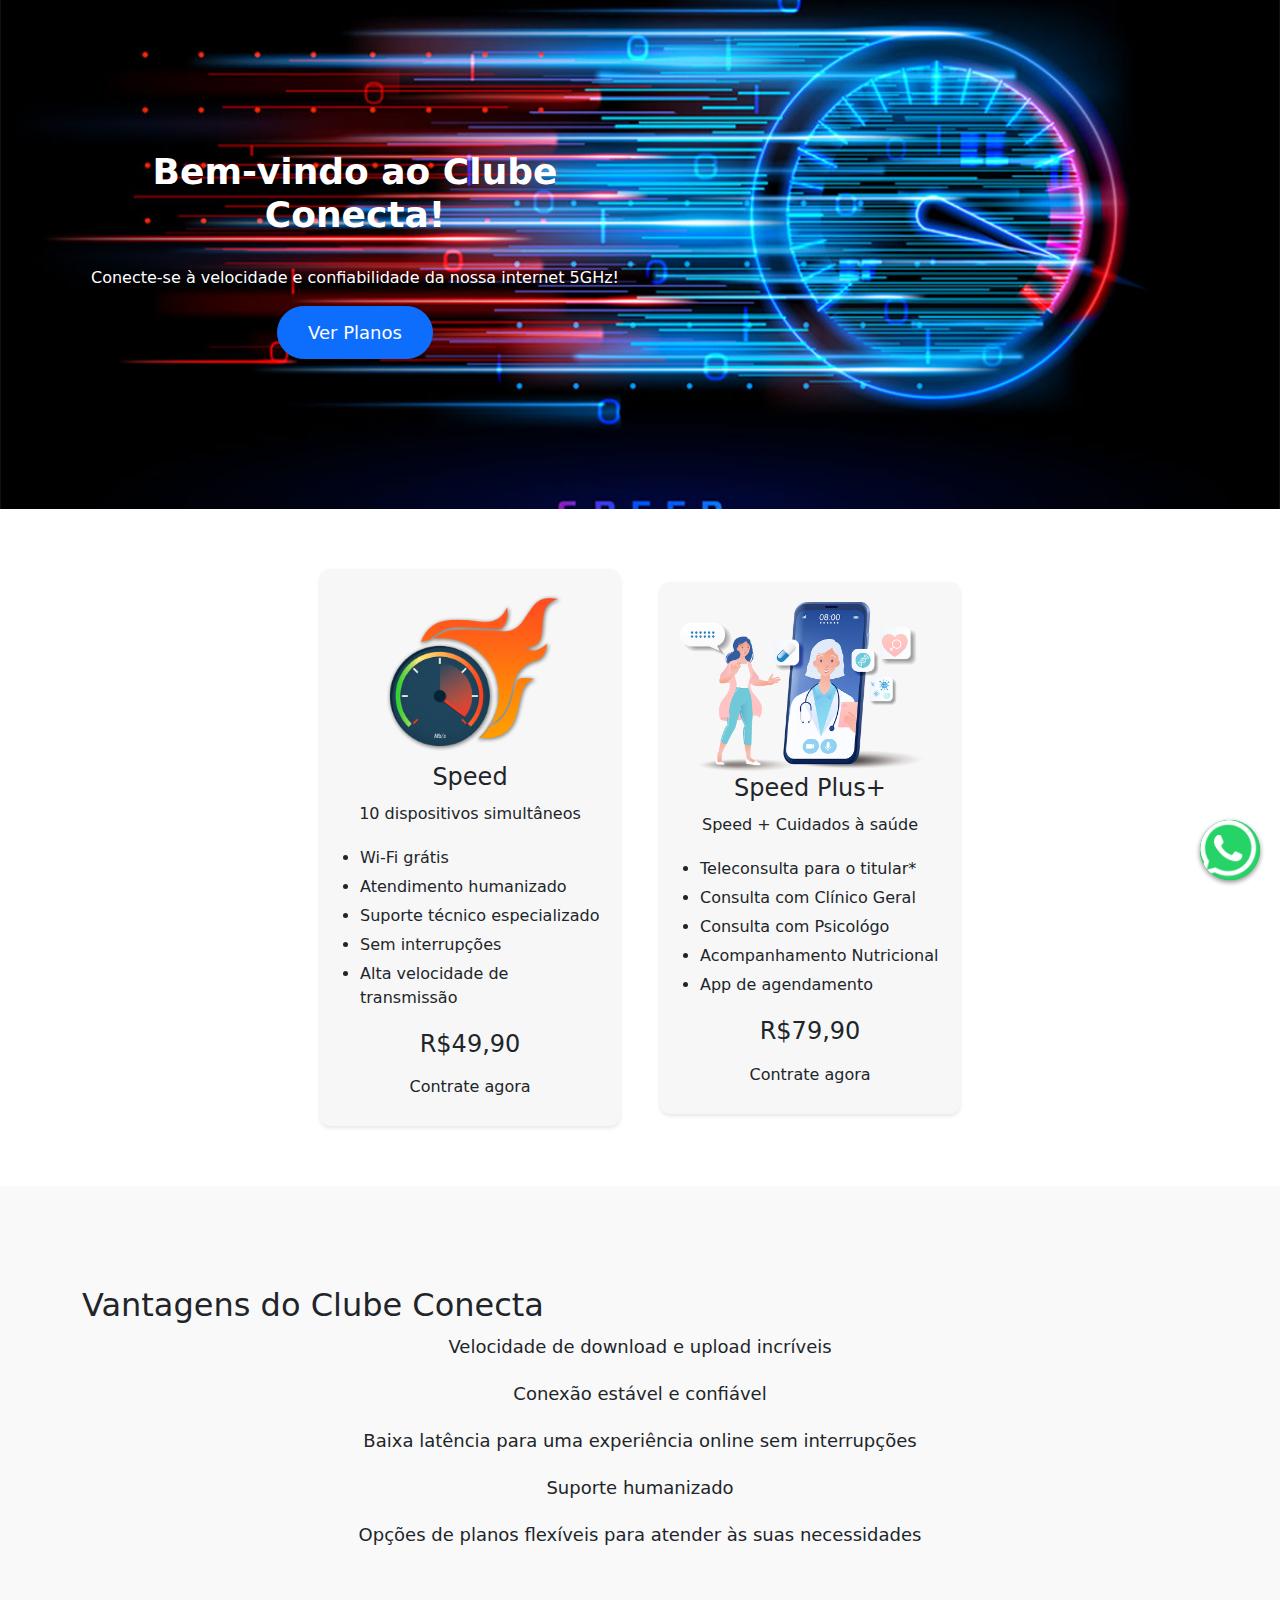
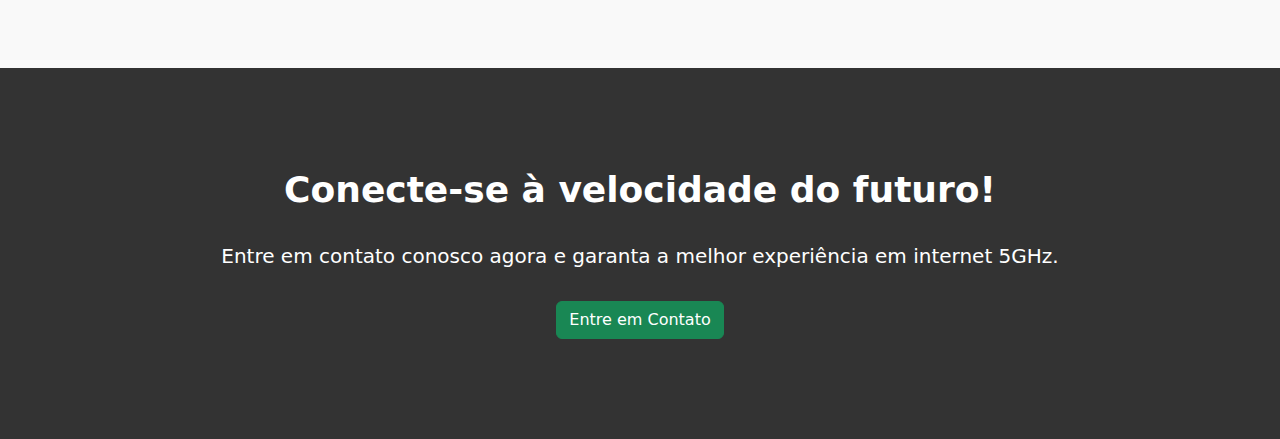
==== index.html @ 4ff9e1ce "mudanças no layout" ====
<!DOCTYPE html>
<html lang="en">

<head>
    <meta charset="UTF-8">
    <meta name="viewport" content="width=device-width, initial-scale=1.0">
    <title>Clube Conecta - Provedor de Internet 5GHz</title>
    <link rel="stylesheet" href="style.css">
    <link rel="stylesheet" href="path/to/font-awesome/css/font-awesome.min.css">
    <link rel="stylesheet" href="https://stackpath.bootstrapcdn.com/bootstrap/5.0.0-alpha2/css/bootstrap.min.css">
</head>

<body>
    <!-- Seção Home -->
    <section id="home">
        <div class="container">
            <div class="row">
                <div class="col-md-6">
                    <h1>Bem-vindo ao Clube Conecta!</h1>
                    <p>Conecte-se à velocidade e confiabilidade da nossa internet 5GHz!</p>
                    <a href="#planos" class="btn btn-primary">Ver Planos</a>
                </div>
                <!--
                <div class="col-md-6">
                    <img src="/assets/img/banner.png" alt="Banner principal" class="img-fluid">
                </div>
                -->
            </div>
        </div>
    </section>

    <!-- Seção Planos -->
    <section id="plans">
        <!-- Planos -->
        <div class="plans-container">
            <div class="plan">
                <div class="plan-image">
                    <img src="/assets/img/speed.png" width="185" alt="Speed" class="img-fluid">
                </div>
                <div class="plan-details">
                    <h2>Speed</h2>
                    <p>10 dispositivos simultâneos</p>
                    <ul class="package-list">
                        <li>Wi-Fi grátis</li>
                        <li>Atendimento humanizado</li>
                        <li>Suporte técnico especializado</li>
                        <li>Sem interrupções</li>
                        <!-- <li>Tecnologia Airfiber</li> -->
                        <li>Alta velocidade de transmissão</li>
                    </ul>
                    <h2>R$49,90</h2>
                    <a href="#" class="btn">Contrate agora</a>
                </div>
            </div>
            <div class="plan">
                <div class="plan-image">
                    <img src="/assets/img/telehelth.png" alt="Imagem do plano" class="img-fluid">
                </div>
                <div class="plan-details">
                    <h2>Speed Plus+</h2>
                    <p>Speed + Cuidados à saúde</p>
                    <ul class="package-list">
                        <li>Teleconsulta para o titular*</li>
                        <li>Consulta com Clínico Geral</li>
                        <li>Consulta com Psicológo</li>
                        <li>Acompanhamento Nutricional</li>
                        <li>App de agendamento</li>
                    </ul>
                    <h2>R$79,90</h2>
                    <a href="#" class="btn">Contrate agora</a>
                </div>
            </div>
        </div>
    </section>

    <section id="advantages">
        <!-- Vantagens -->

        <!-- Seção Vantagens -->
        <section id="vantagens">
            <div class="container">
                <h2>Vantagens do Clube Conecta</h2>
                <ul>
                    <li>Velocidade de download e upload incríveis</li>
                    <li>Conexão estável e confiável</li>
                    <li>Baixa latência para uma experiência online sem interrupções</li>
                    <li>Suporte humanizado</li>
                    <li>Opções de planos flexíveis para atender às suas necessidades</li>
                </ul>
            </div>
        </section>

        <!-- Seção CTA Final -->
        <section id="cta-final">
            <div class="container">
                <h2>Conecte-se à velocidade do futuro!</h2>
                <p>Entre em contato conosco agora e garanta a melhor experiência em internet 5GHz.</p>
                <a href="#" class="btn btn-success">Entre em Contato</a>
            </div>
        </section>

        <!-- Botão do WhatsApp -->
    <a id="whatsapp-button" target="_blank" href="https://api.whatsapp.com/send?l=pt-br&phone=5582982130579&text=Eu%20quero%20assinar!">
        <i class="fa fa-whatsapp" aria-hidden="true"></i>
        <img id="whatsapp-button" src="/assets/img/whatsapp.png">
    </a>

        <script src="https://stackpath.bootstrapcdn.com/bootstrap/5.0.0-alpha2/js/bootstrap.bundle.min.js"></script>
</body>

</html>
---- style.css ----
/* Estilos personalizados */

/* Estilo do banner */
#home {
    background-image: url('/assets/img/banner_bg.jpg');
    background-size: cover;
    background-position: center;
    padding: 150px 0;
    color: #fff;
    text-align: center;
}

/* Estilo do título do banner */
#home h1 {
    font-size: 36px;
    font-weight: bold;
    margin-bottom: 30px;
}

/* Estilo do botão do banner */
#home .btn-primary {
    font-size: 18px;
    padding: 12px 30px;
    border-radius: 30px;
}

/* Estilo dos cards de planos */
#planos .card {
    border: none;
    margin-bottom: 30px;
    box-shadow: 0 4px 10px rgba(0, 0, 0, 0.1);
}

/* Estilo dos cards de planos quando hover */
#planos .card:hover {
    transform: translateY(-5px);
    transition: 0.3s;
}

/* Estilo dos botões de planos */
#planos .card .btn-primary {
    font-size: 16px;
    padding: 10px 20px;
    border-radius: 30px;
}

/* Estilo das vantagens */
#vantagens {
    background-color: #f9f9f9;
    padding: 100px 0;
}

/* Estilo das vantagens - lista */
#vantagens ul {
    list-style-type: none;
    padding-left: 0;
    text-align: center;
}

/* Estilo dos itens da lista de vantagens */
#vantagens ul li {
    font-size: 18px;
    margin-bottom: 20px;
}

/* Estilo da seção CTA Final */
#cta-final {
    background-color: #333;
    padding: 100px 0;
    text-align: center;
}

/* Estilo do título da seção CTA Final */
#cta-final h2 {
    color: #fff;
    font-size: 36px;
    font-weight: bold;
    margin-bottom: 30px;
}

/* Estilo do texto da seção CTA Final */
#cta-final p {
    color: #fff;
    font-size: 20px;
    margin-bottom: 30px;
}

/* Estilo do botão da seção CTA Final */
#cta-final .btn-primary {
    font-size: 18px;
    padding: 12px 30px;
    border-radius: 30px;
}

/* Estilos para os planos */
.plans-container {
    display: flex;
    justify-content: center;
    align-items: center;
    flex-wrap: wrap;
    margin: 40px 0;
}

.plan {
    width: 300px;
    padding: 20px;
    margin: 20px;
    border-radius: 10px;
    background-color: #f7f7f7;
    box-shadow: 0 2px 4px rgba(0, 0, 0, 0.1);
    text-align: center;
}

.plan-icon {
    font-size: 50px;
    color: #ff7200;
    margin-bottom: 20px;
}

.plan h2 {
    font-size: 24px;
    margin-bottom: 10px;
}

.plan p {
    font-size: 16px;
    margin-bottom: 20px;
}

.package-list {
    list-style-type: disc;
    text-align: left;
    margin-bottom: 20px;
    padding-left: 20px;
}

.package-list li {
    margin-bottom: 5px;
}

.btn {
    display: inline-block;
    padding: 10px 20px;
    background-color: #ff7200;
    color: #fff;
    font-size: 16px;
    text-decoration: none;
    border-radius: 5px;
    transition: background-color 0.3s ease;
}

.btn:hover {
    background-color: #ff5400;
}

#whatsapp-button {
    position: fixed;
    bottom: 20px;
    right: 20px;
    z-index: 9999;
    width: 60px;
    height: 60px;
    background-color: #25D366;
    border-radius: 50%;
    text-align: center;
    box-shadow: 0 2px 5px rgba(0, 0, 0, 0.25);
}

#whatsapp-button i {
    color: #fff;
    font-size: 24px;
    line-height: 60px;
}
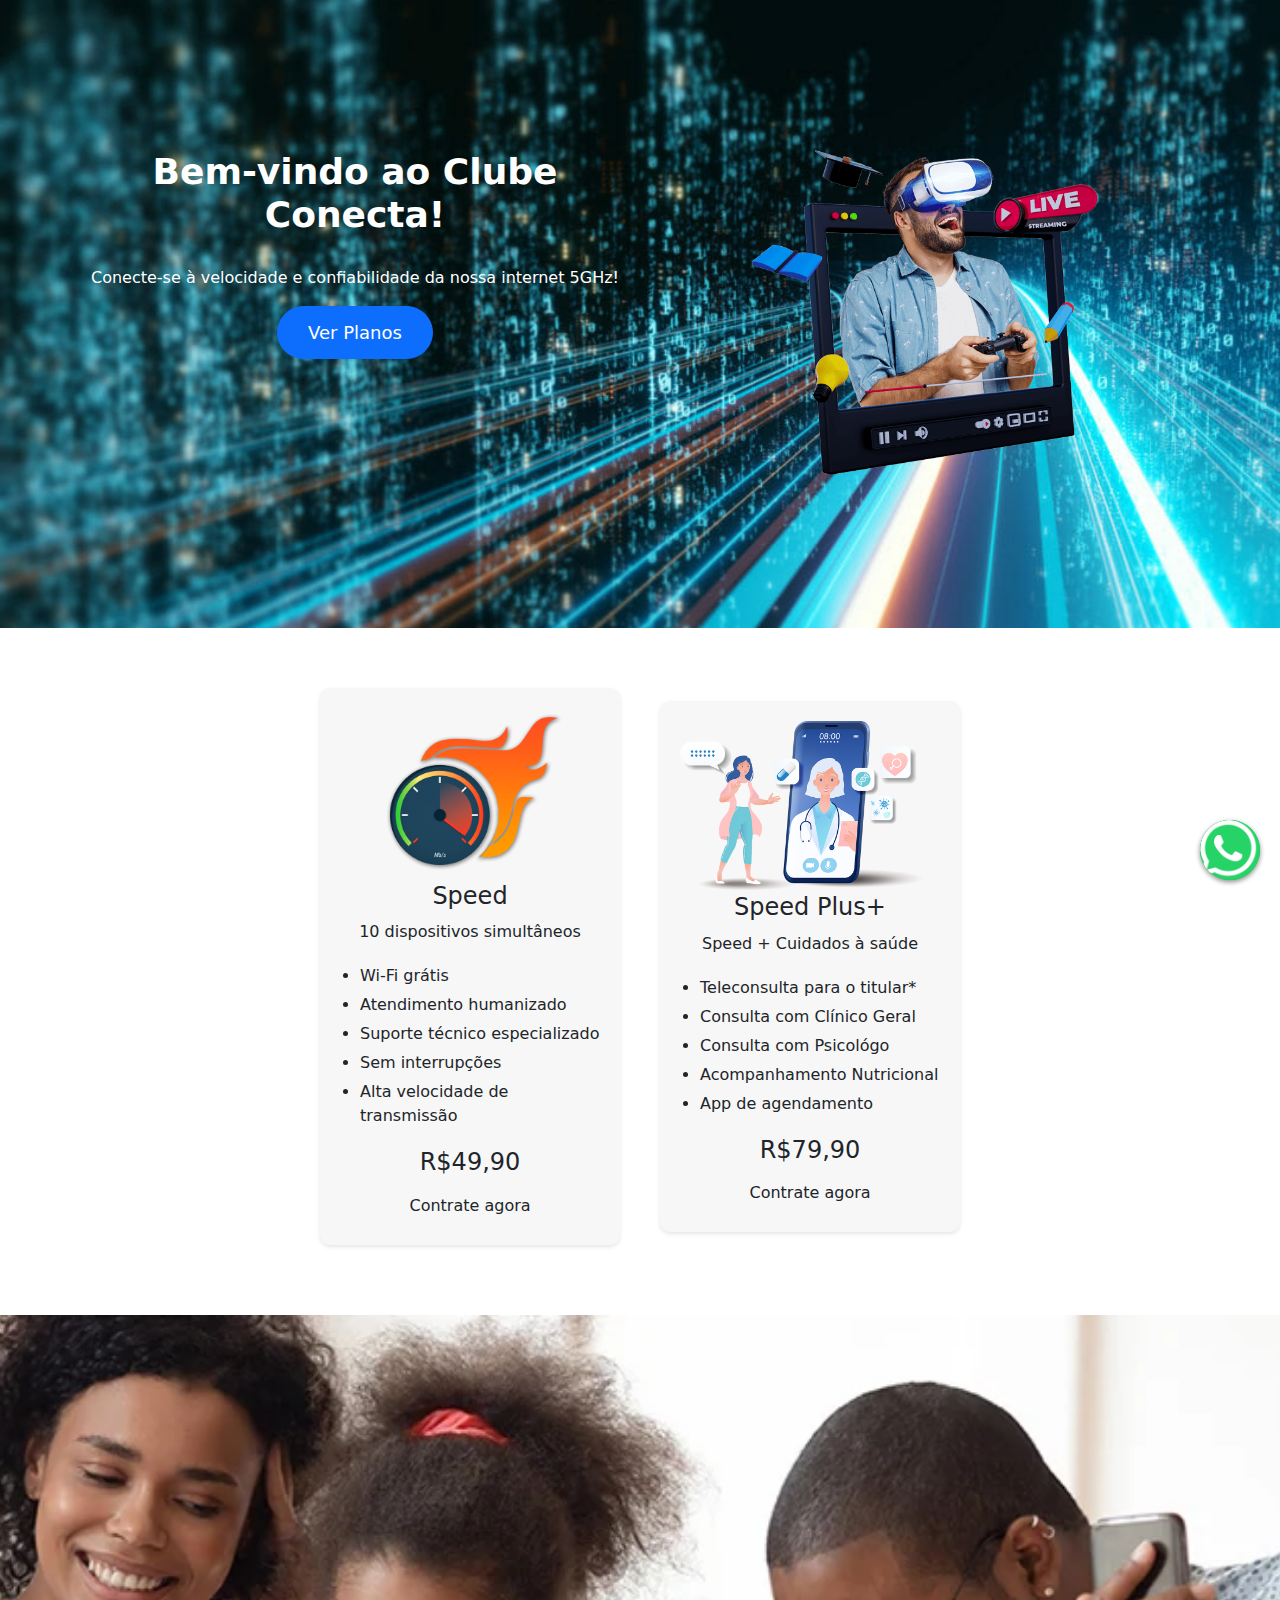
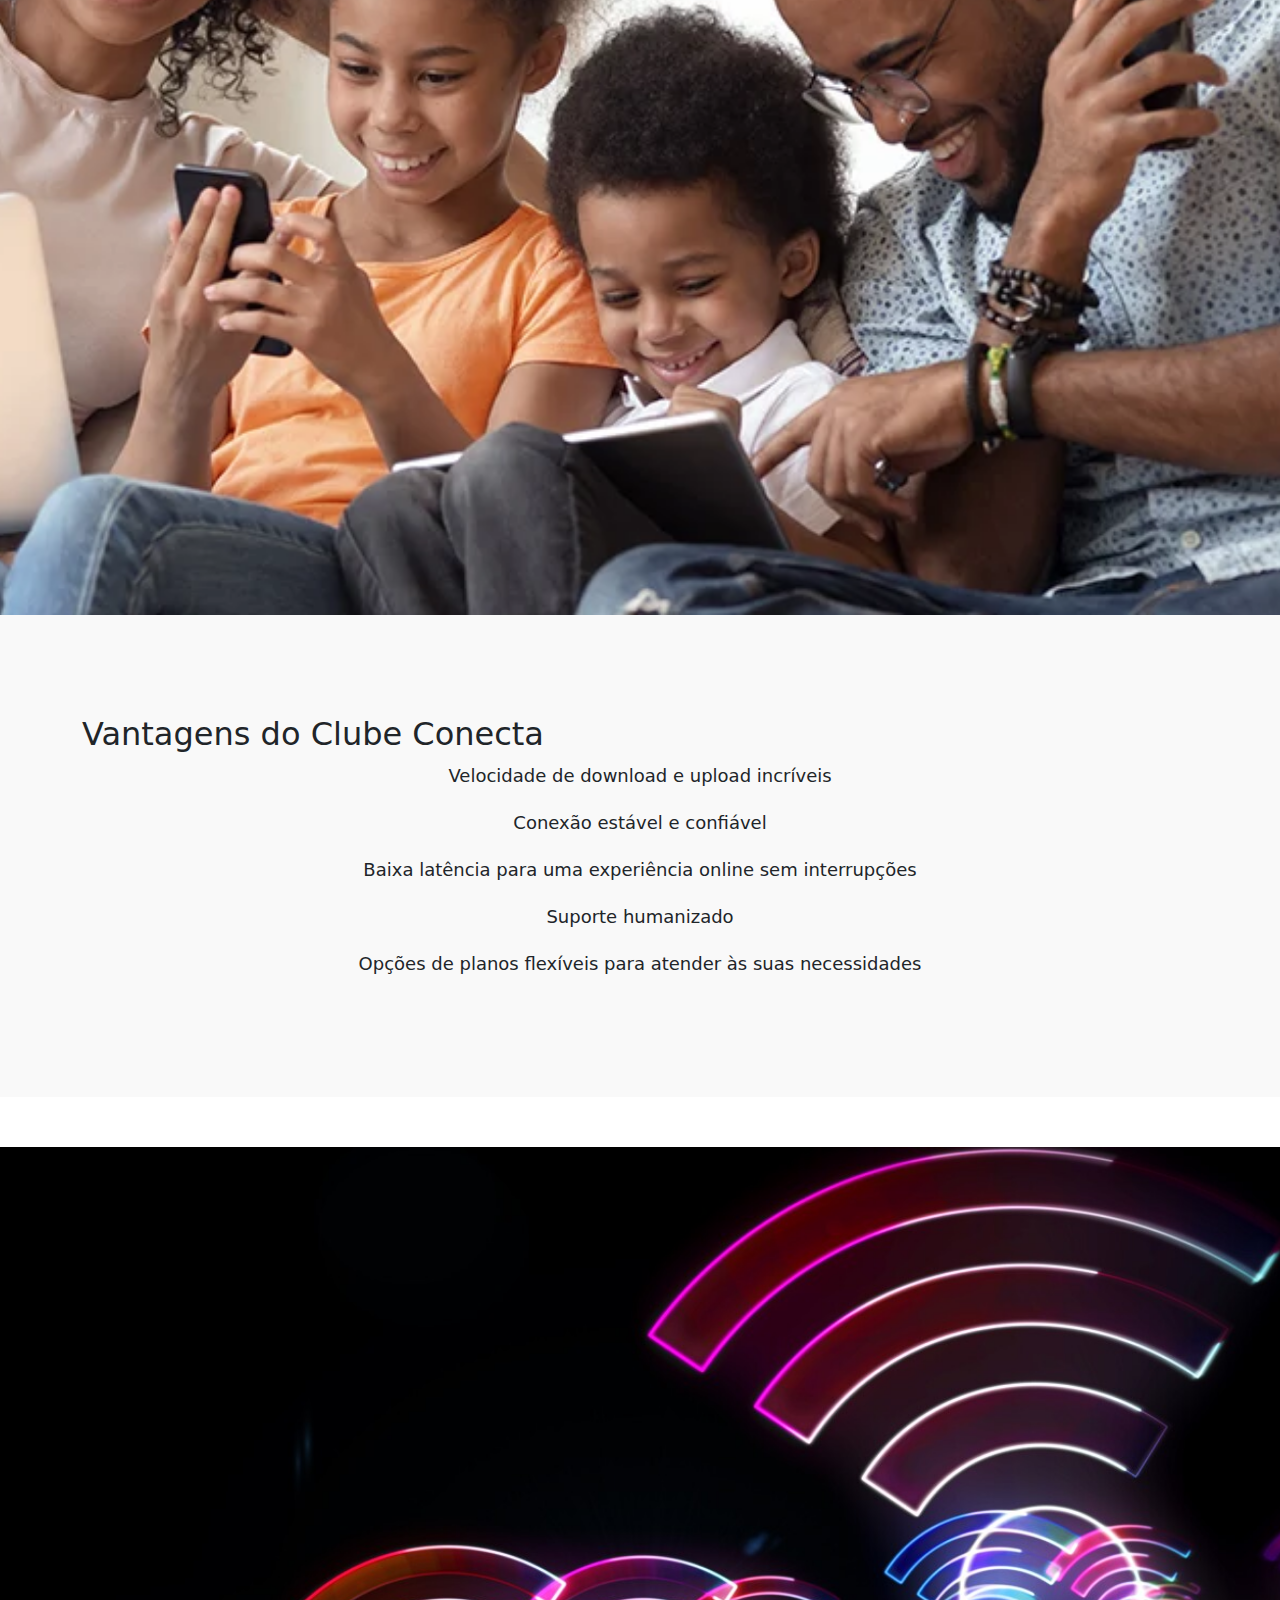
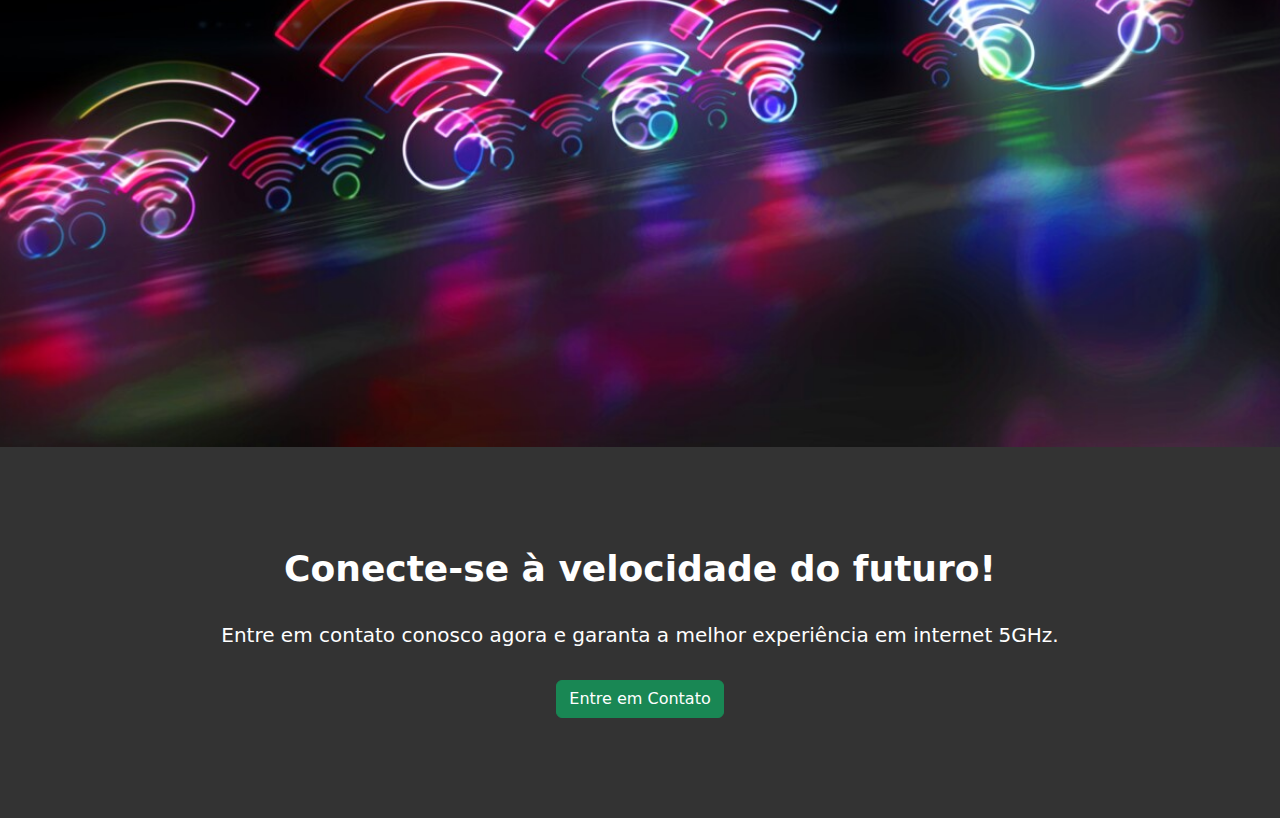
==== commit 2b3eabad: "novo layout" ====
--- a/index.html
+++ b/index.html
@@ -20,17 +20,15 @@
                     <p>Conecte-se à velocidade e confiabilidade da nossa internet 5GHz!</p>
                     <a href="#planos" class="btn btn-primary">Ver Planos</a>
                 </div>
-                <!--
                 <div class="col-md-6">
-                    <img src="/assets/img/banner.png" alt="Banner principal" class="img-fluid">
+                    <img src="/assets/img/fast_internet.png" width="350" alt="Banner principal" class="img-fluid">
                 </div>
-                -->
             </div>
         </div>
     </section>
 
     <!-- Seção Planos -->
-    <section id="plans">
+    <section id="plans">        
         <!-- Planos -->
         <div class="plans-container">
             <div class="plan">
@@ -73,6 +71,12 @@
         </div>
     </section>
 
+    <section class="image-section" style="background-image: url('assets/img/banner_bg.webp');">
+        <div class="image-content">
+            <!-- Conteúdo da primeira seção de imagem aqui -->
+        </div>
+    </section>
+
     <section id="advantages">
         <!-- Vantagens -->
 
@@ -90,6 +94,12 @@
             </div>
         </section>
 
+        <section class="image-section" style="background-image: url('assets/img/banner_bg.jpeg');">
+            <div class="image-content">
+                <!-- Conteúdo da segunda seção de imagem aqui -->
+            </div>
+        </section>
+
         <!-- Seção CTA Final -->
         <section id="cta-final">
             <div class="container">
@@ -100,12 +110,13 @@
         </section>
 
         <!-- Botão do WhatsApp -->
-    <a id="whatsapp-button" target="_blank" href="https://api.whatsapp.com/send?l=pt-br&phone=5582982130579&text=Eu%20quero%20assinar!">
+    <a id="whatsapp-button" target="_blank" href="https://api.whatsapp.com/send?l=pt-br&phone=5582982130579&text=Eu%20quero!">
         <i class="fa fa-whatsapp" aria-hidden="true"></i>
         <img id="whatsapp-button" src="/assets/img/whatsapp.png">
     </a>
 
-        <script src="https://stackpath.bootstrapcdn.com/bootstrap/5.0.0-alpha2/js/bootstrap.bundle.min.js"></script>
+    <script src="script.js"></script>    
+    <script src="https://stackpath.bootstrapcdn.com/bootstrap/5.0.0-alpha2/js/bootstrap.bundle.min.js"></script>
 </body>
 
 </html>--- a/style.css
+++ b/style.css
@@ -2,7 +2,7 @@
 
 /* Estilo do banner */
 #home {
-    background-image: url('/assets/img/banner_bg.jpg');
+    background-image: url('/assets/img/banner_bg1.jpeg');
     background-size: cover;
     background-position: center;
     padding: 150px 0;
@@ -172,3 +172,16 @@
     line-height: 60px;
 }
 
+.image-section {
+    background-repeat: no-repeat;
+    background-size: cover;
+    background-position: center center;
+    height: 100vh;
+    margin-top: 50px; /* Ajuste a margem superior conforme necessário */
+}
+
+.image-content {
+    position: relative;
+    z-index: 2;
+    /* Estilos adicionais para o conteúdo da seção de imagem, se necessário */
+}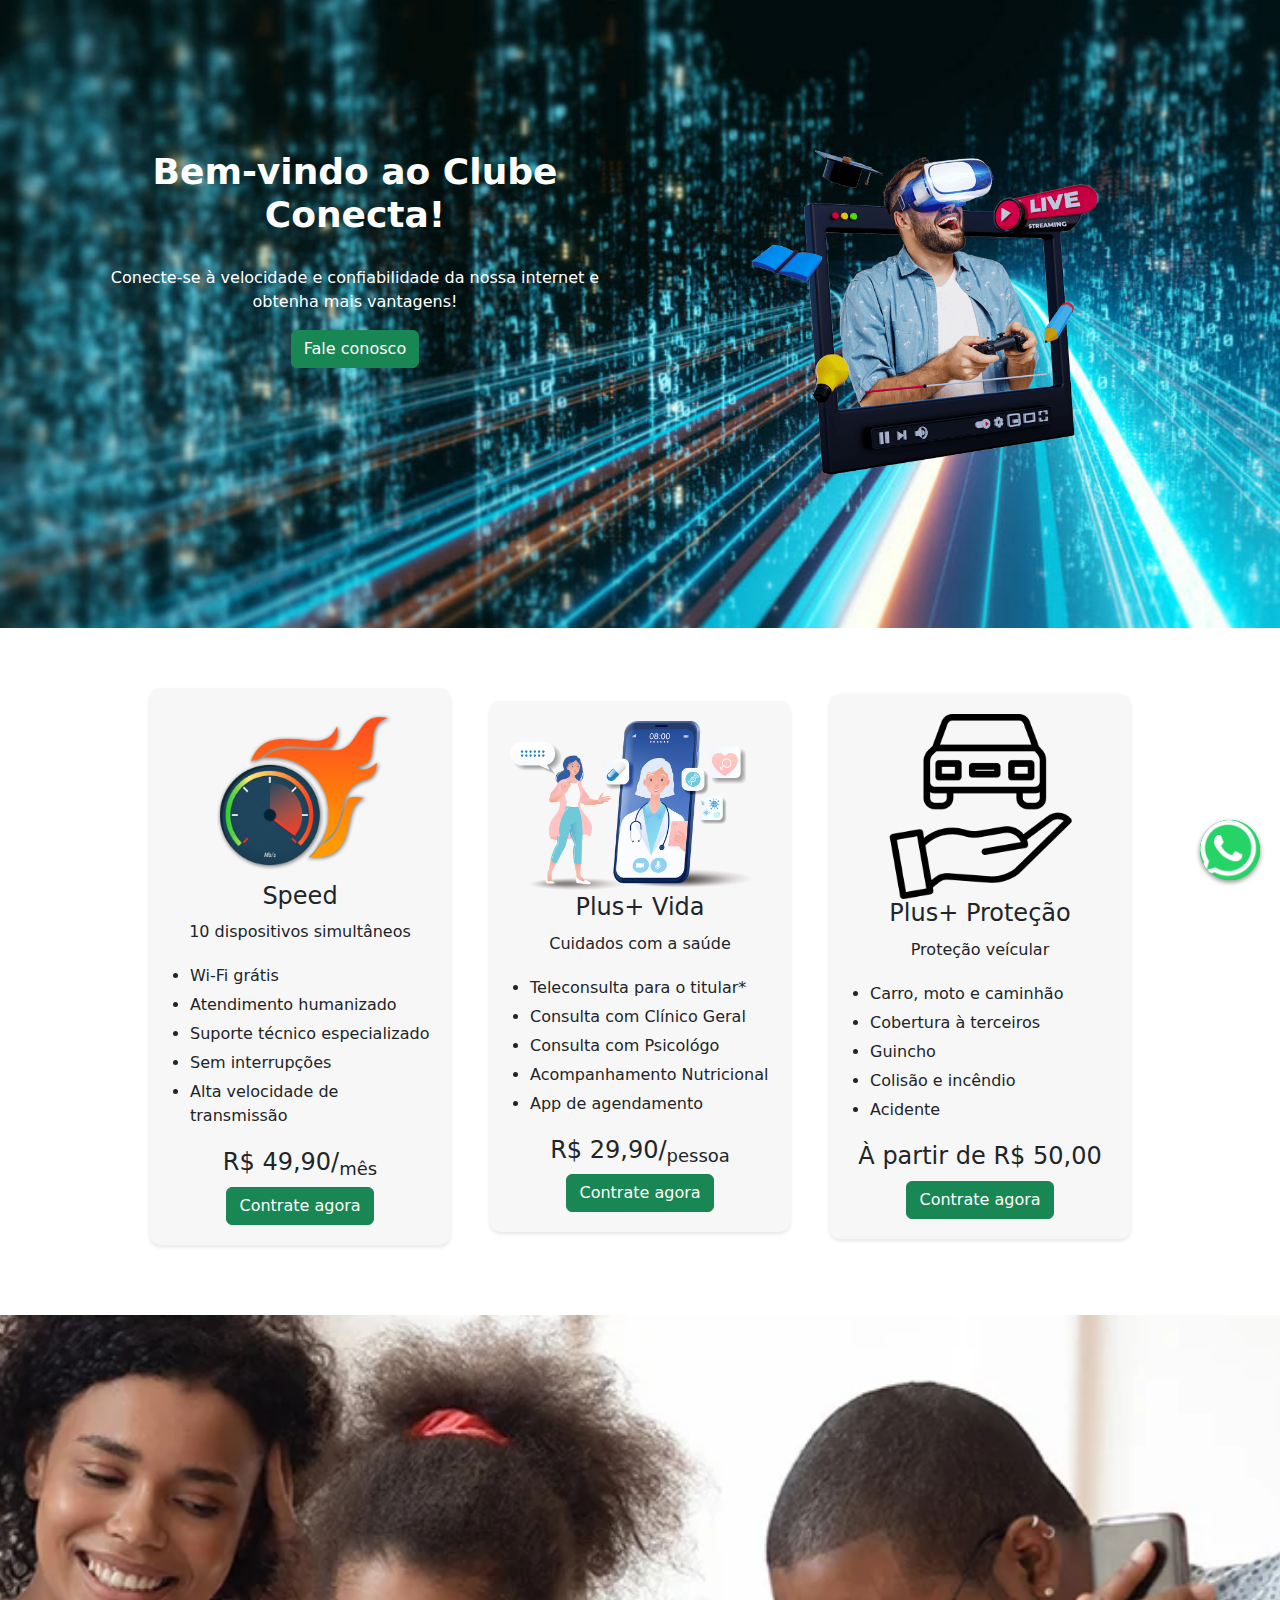
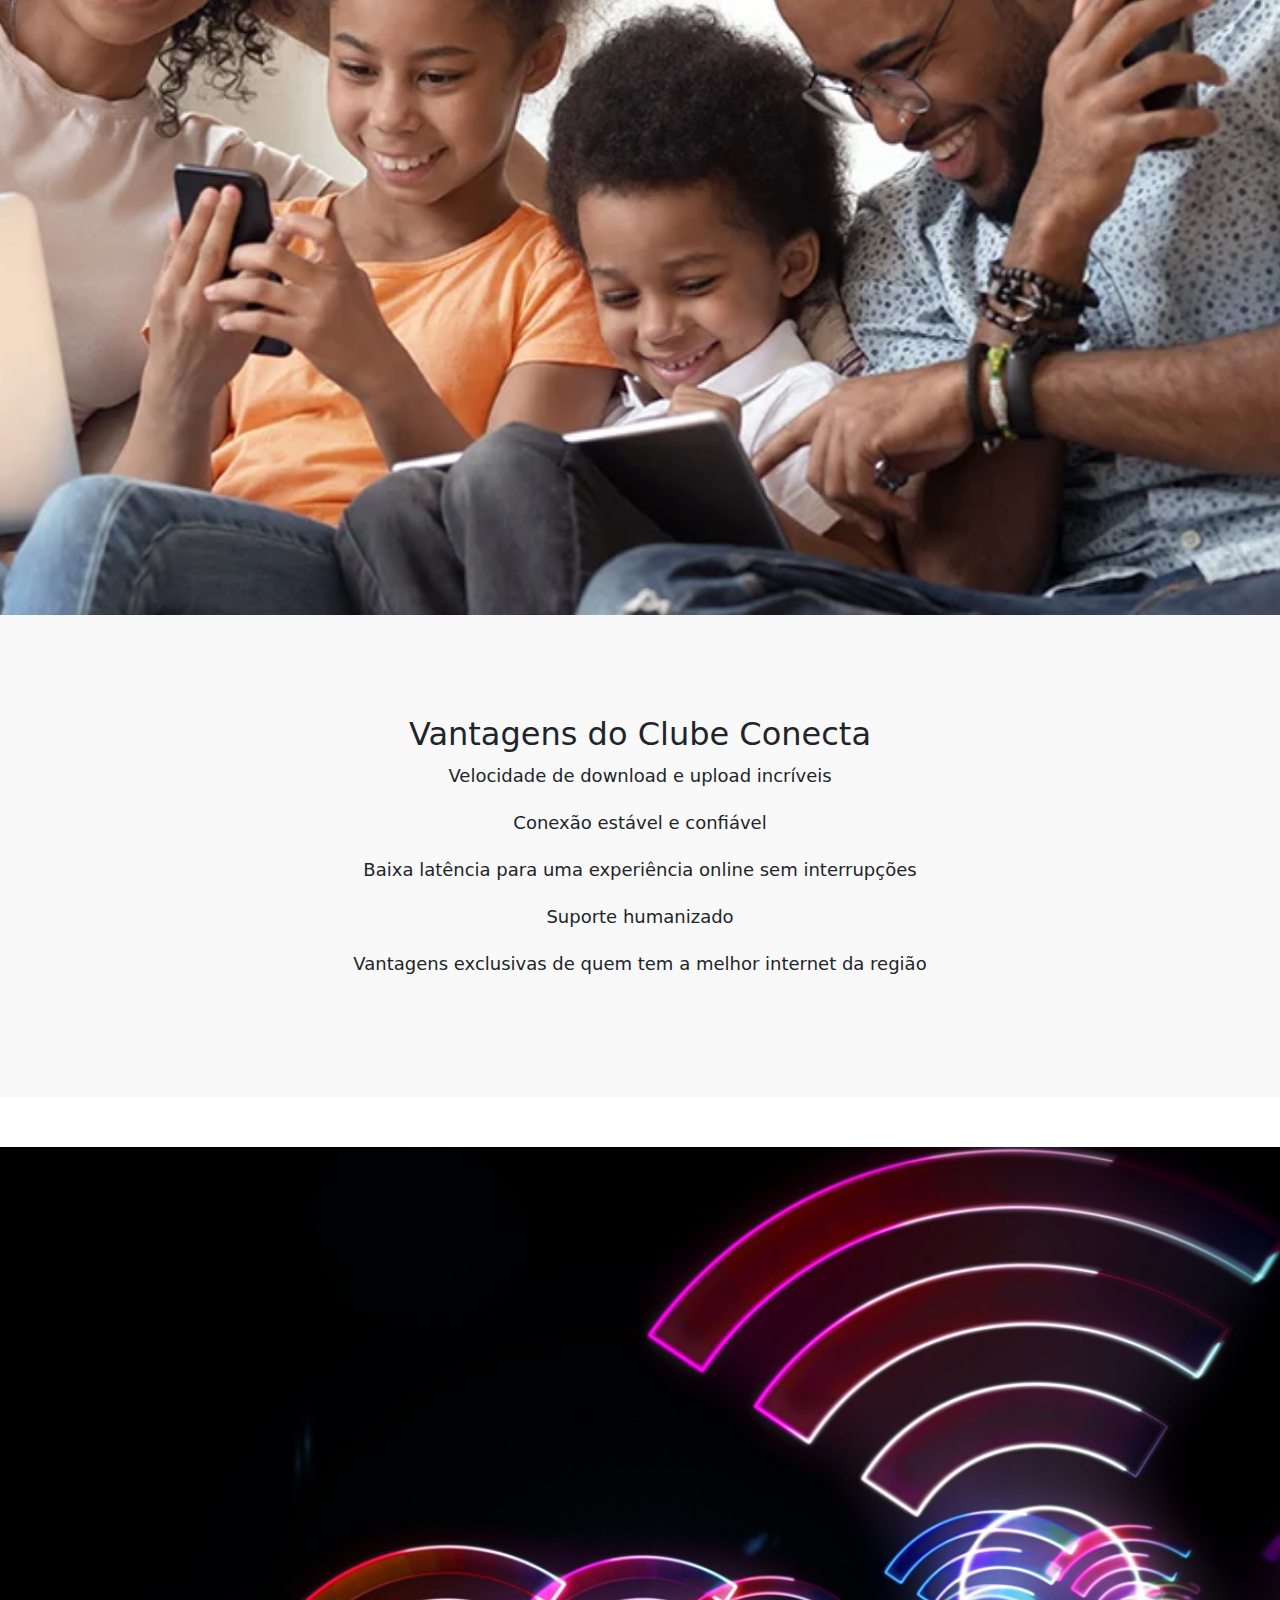
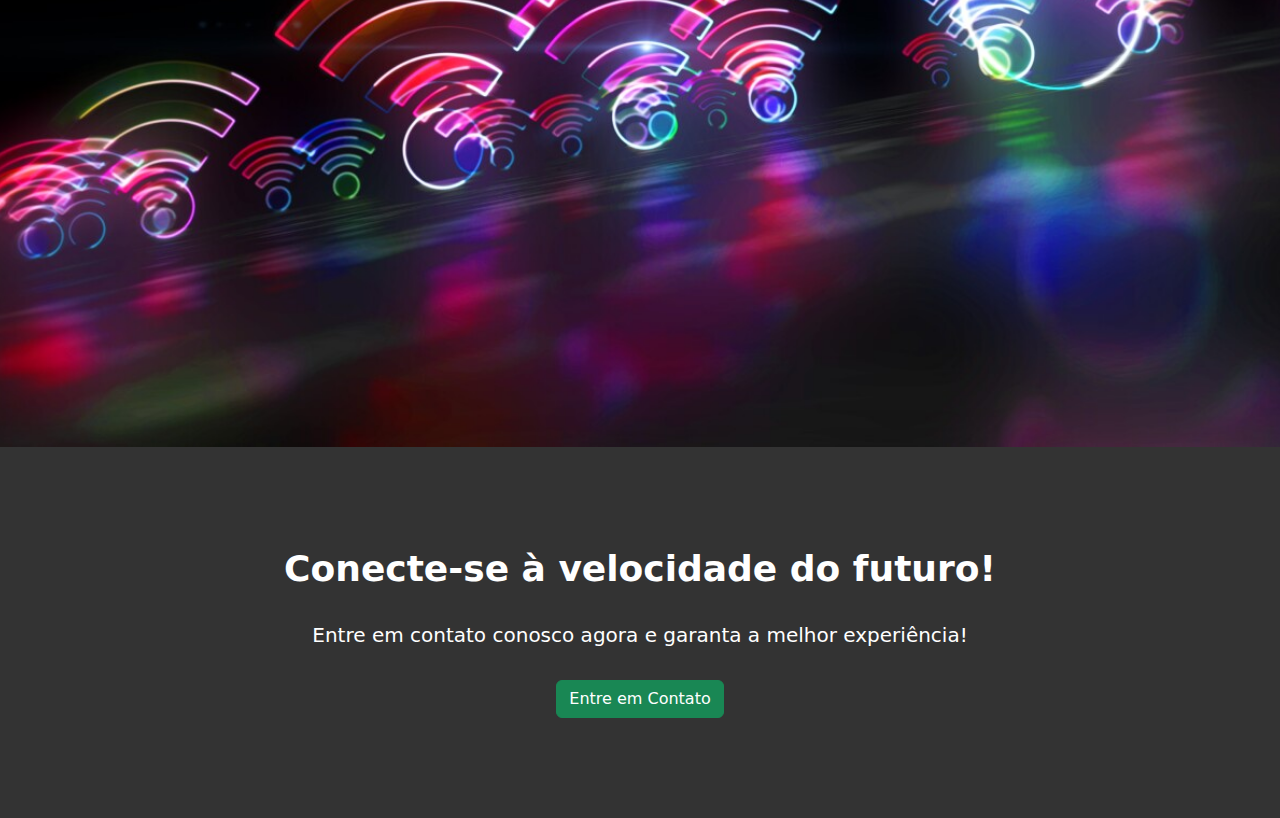
==== commit fc315d51: "reformulação do site" ====
--- a/index.html
+++ b/index.html
@@ -17,8 +17,8 @@
             <div class="row">
                 <div class="col-md-6">
                     <h1>Bem-vindo ao Clube Conecta!</h1>
-                    <p>Conecte-se à velocidade e confiabilidade da nossa internet 5GHz!</p>
-                    <a href="#planos" class="btn btn-primary">Ver Planos</a>
+                    <p>Conecte-se à velocidade e confiabilidade da nossa internet e obtenha mais vantagens!</p>
+                    <a href="https://api.whatsapp.com/send?l=pt-br&phone=5582982130579&text=Eu%20quero!" class="btn btn-success">Fale conosco</a>
                 </div>
                 <div class="col-md-6">
                     <img src="/assets/img/fast_internet.png" width="350" alt="Banner principal" class="img-fluid">
@@ -46,8 +46,8 @@
                         <!-- <li>Tecnologia Airfiber</li> -->
                         <li>Alta velocidade de transmissão</li>
                     </ul>
-                    <h2>R$49,90</h2>
-                    <a href="#" class="btn">Contrate agora</a>
+                    <h2>R$ 49,90/<sub>mês</sub></h2>
+                    <a href="https://api.whatsapp.com/send?l=pt-br&phone=5582982130579&text=Eu%20quero!" class="btn btn-success">Contrate agora</a>
                 </div>
             </div>
             <div class="plan">
@@ -55,8 +55,8 @@
                     <img src="/assets/img/telehelth.png" alt="Imagem do plano" class="img-fluid">
                 </div>
                 <div class="plan-details">
-                    <h2>Speed Plus+</h2>
-                    <p>Speed + Cuidados à saúde</p>
+                    <h2>Plus+ Vida</h2>
+                    <p>Cuidados com a saúde</p>
                     <ul class="package-list">
                         <li>Teleconsulta para o titular*</li>
                         <li>Consulta com Clínico Geral</li>
@@ -64,8 +64,26 @@
                         <li>Acompanhamento Nutricional</li>
                         <li>App de agendamento</li>
                     </ul>
-                    <h2>R$79,90</h2>
-                    <a href="#" class="btn">Contrate agora</a>
+                    <h2>R$ 29,90/<sub>pessoa</sub></h2>
+                    <a href="https://api.whatsapp.com/send?l=pt-br&phone=5582982130579&text=Eu%20quero!" class="btn btn-success">Contrate agora</a>
+                </div>
+            </div>
+            <div class="plan">
+                <div class="plan-image">
+                    <img src="/assets/img/car.png" width="185" alt="Imagem do plano" class="img-fluid">
+                </div>
+                <div class="plan-details">
+                    <h2>Plus+ Proteção</h2>
+                    <p>Proteção veícular</p>
+                    <ul class="package-list">
+                        <li>Carro, moto e caminhão</li>
+                        <li>Cobertura à terceiros</li>
+                        <li>Guincho</li>
+                        <li>Colisão e incêndio</li>
+                        <li>Acidente</li>
+                    </ul>
+                    <h2>À partir de R$ 50,00</h2>
+                    <a href="https://api.whatsapp.com/send?l=pt-br&phone=5582982130579&text=Eu%20quero!" class="btn btn-success">Contrate agora</a>
                 </div>
             </div>
         </div>
@@ -89,7 +107,7 @@
                     <li>Conexão estável e confiável</li>
                     <li>Baixa latência para uma experiência online sem interrupções</li>
                     <li>Suporte humanizado</li>
-                    <li>Opções de planos flexíveis para atender às suas necessidades</li>
+                    <li>Vantagens exclusivas de quem tem a melhor internet da região</li>
                 </ul>
             </div>
         </section>
@@ -104,8 +122,8 @@
         <section id="cta-final">
             <div class="container">
                 <h2>Conecte-se à velocidade do futuro!</h2>
-                <p>Entre em contato conosco agora e garanta a melhor experiência em internet 5GHz.</p>
-                <a href="#" class="btn btn-success">Entre em Contato</a>
+                <p>Entre em contato conosco agora e garanta a melhor experiência!</p>
+                <a href="https://api.whatsapp.com/send?l=pt-br&phone=5582982130579&text=Eu%20quero!" class="btn btn-success">Entre em Contato</a>
             </div>
         </section>
 
--- a/style.css
+++ b/style.css
@@ -46,6 +46,7 @@
 
 /* Estilo das vantagens */
 #vantagens {
+    text-align: center;
     background-color: #f9f9f9;
     padding: 100px 0;
 }
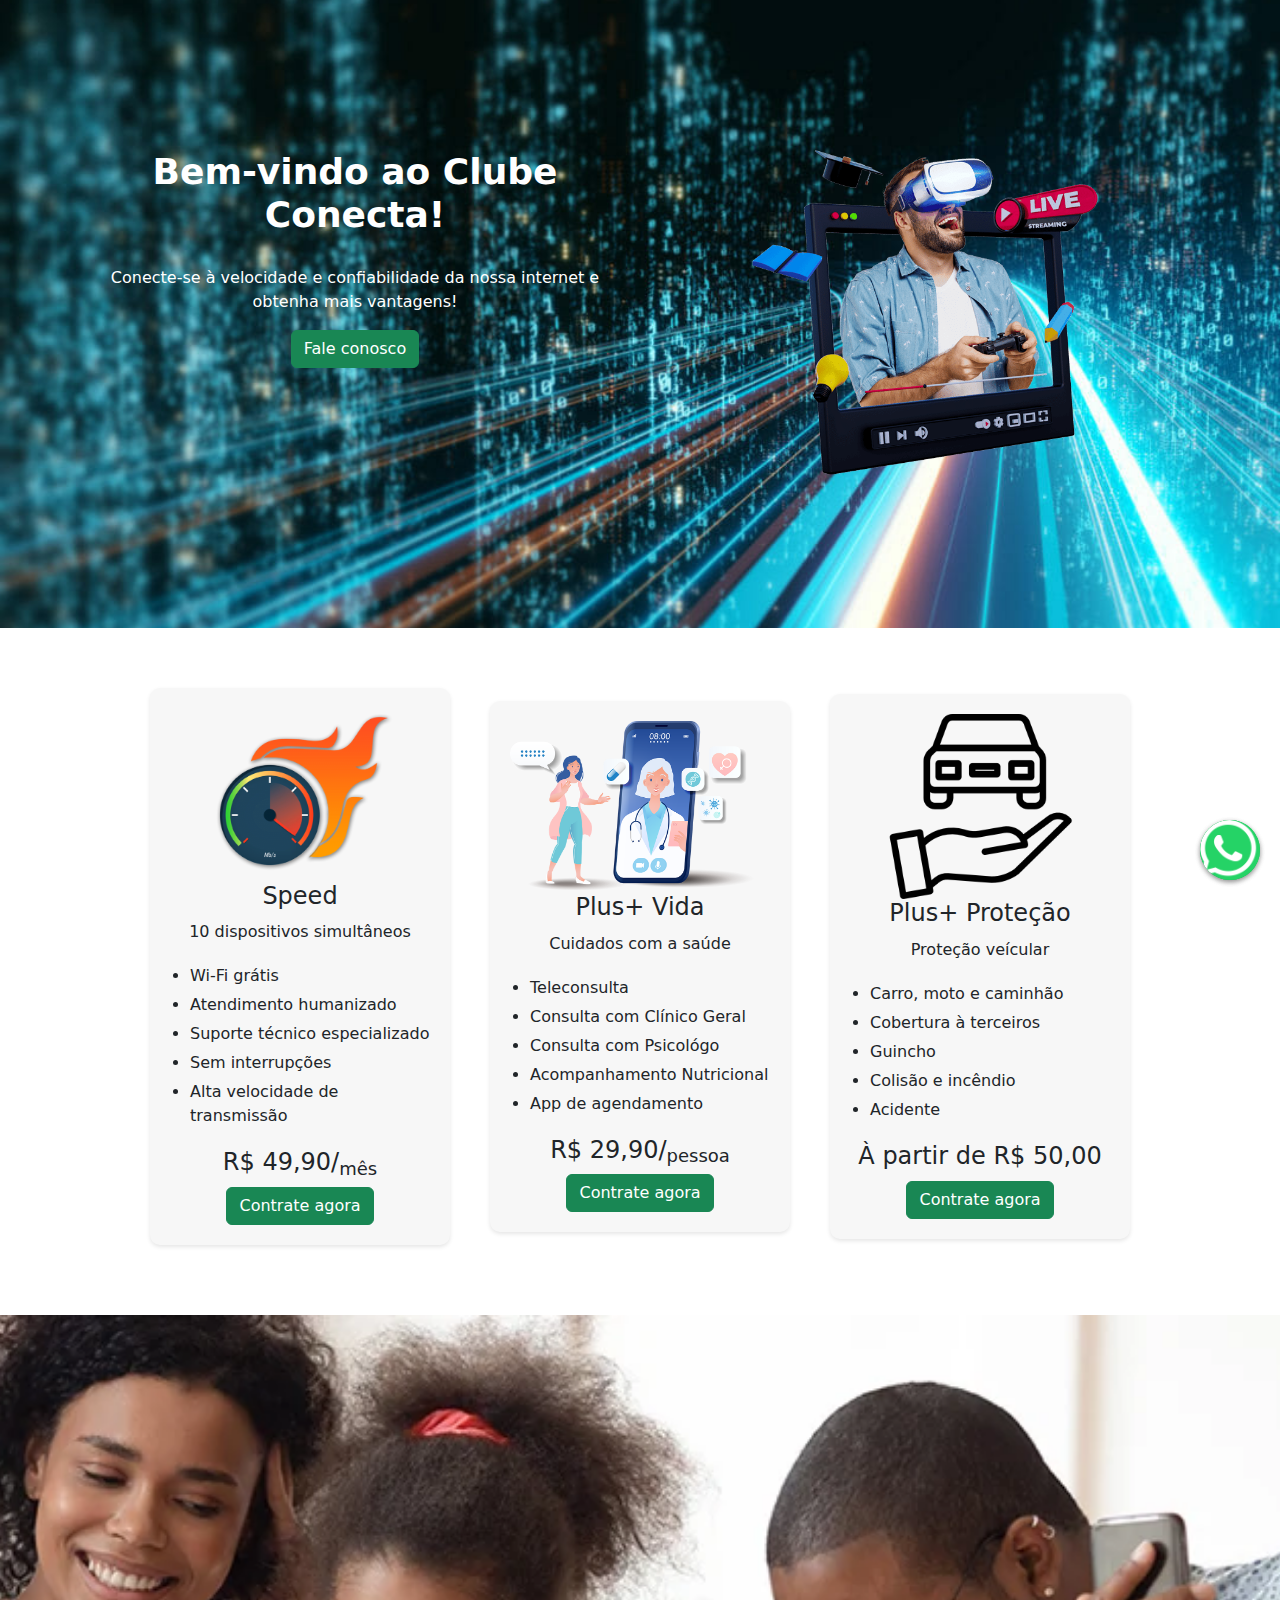
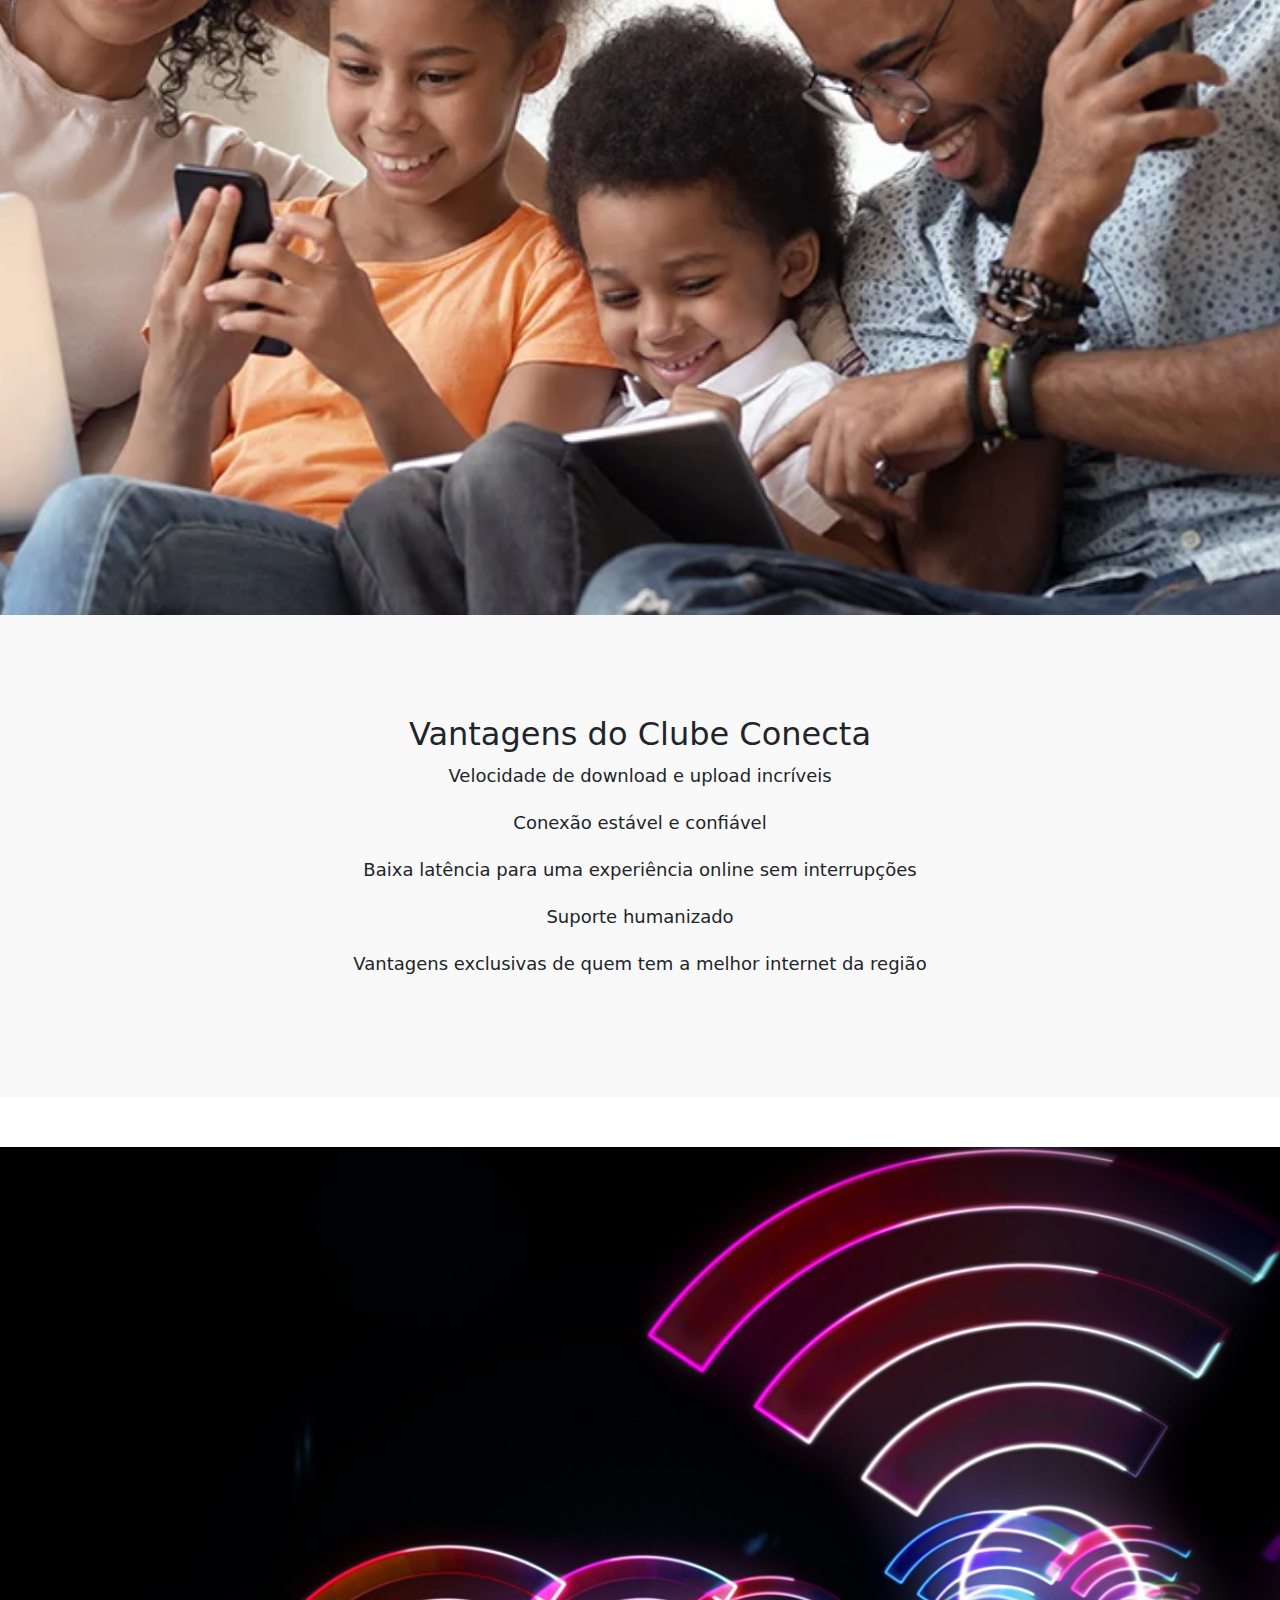
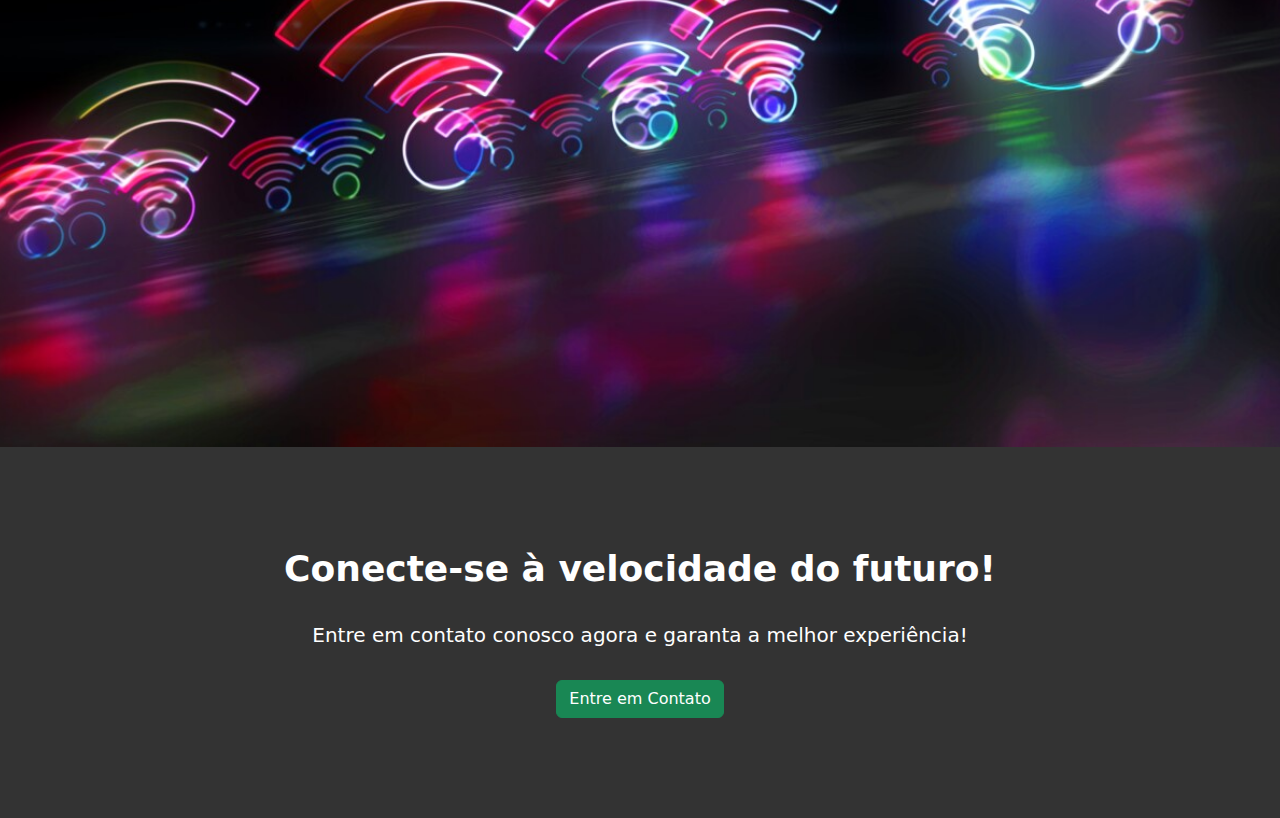
==== commit 9a34c250: "teleconsulta para todos" ====
--- a/index.html
+++ b/index.html
@@ -58,7 +58,7 @@
                     <h2>Plus+ Vida</h2>
                     <p>Cuidados com a saúde</p>
                     <ul class="package-list">
-                        <li>Teleconsulta para o titular*</li>
+                        <li>Teleconsulta</li>
                         <li>Consulta com Clínico Geral</li>
                         <li>Consulta com Psicológo</li>
                         <li>Acompanhamento Nutricional</li>
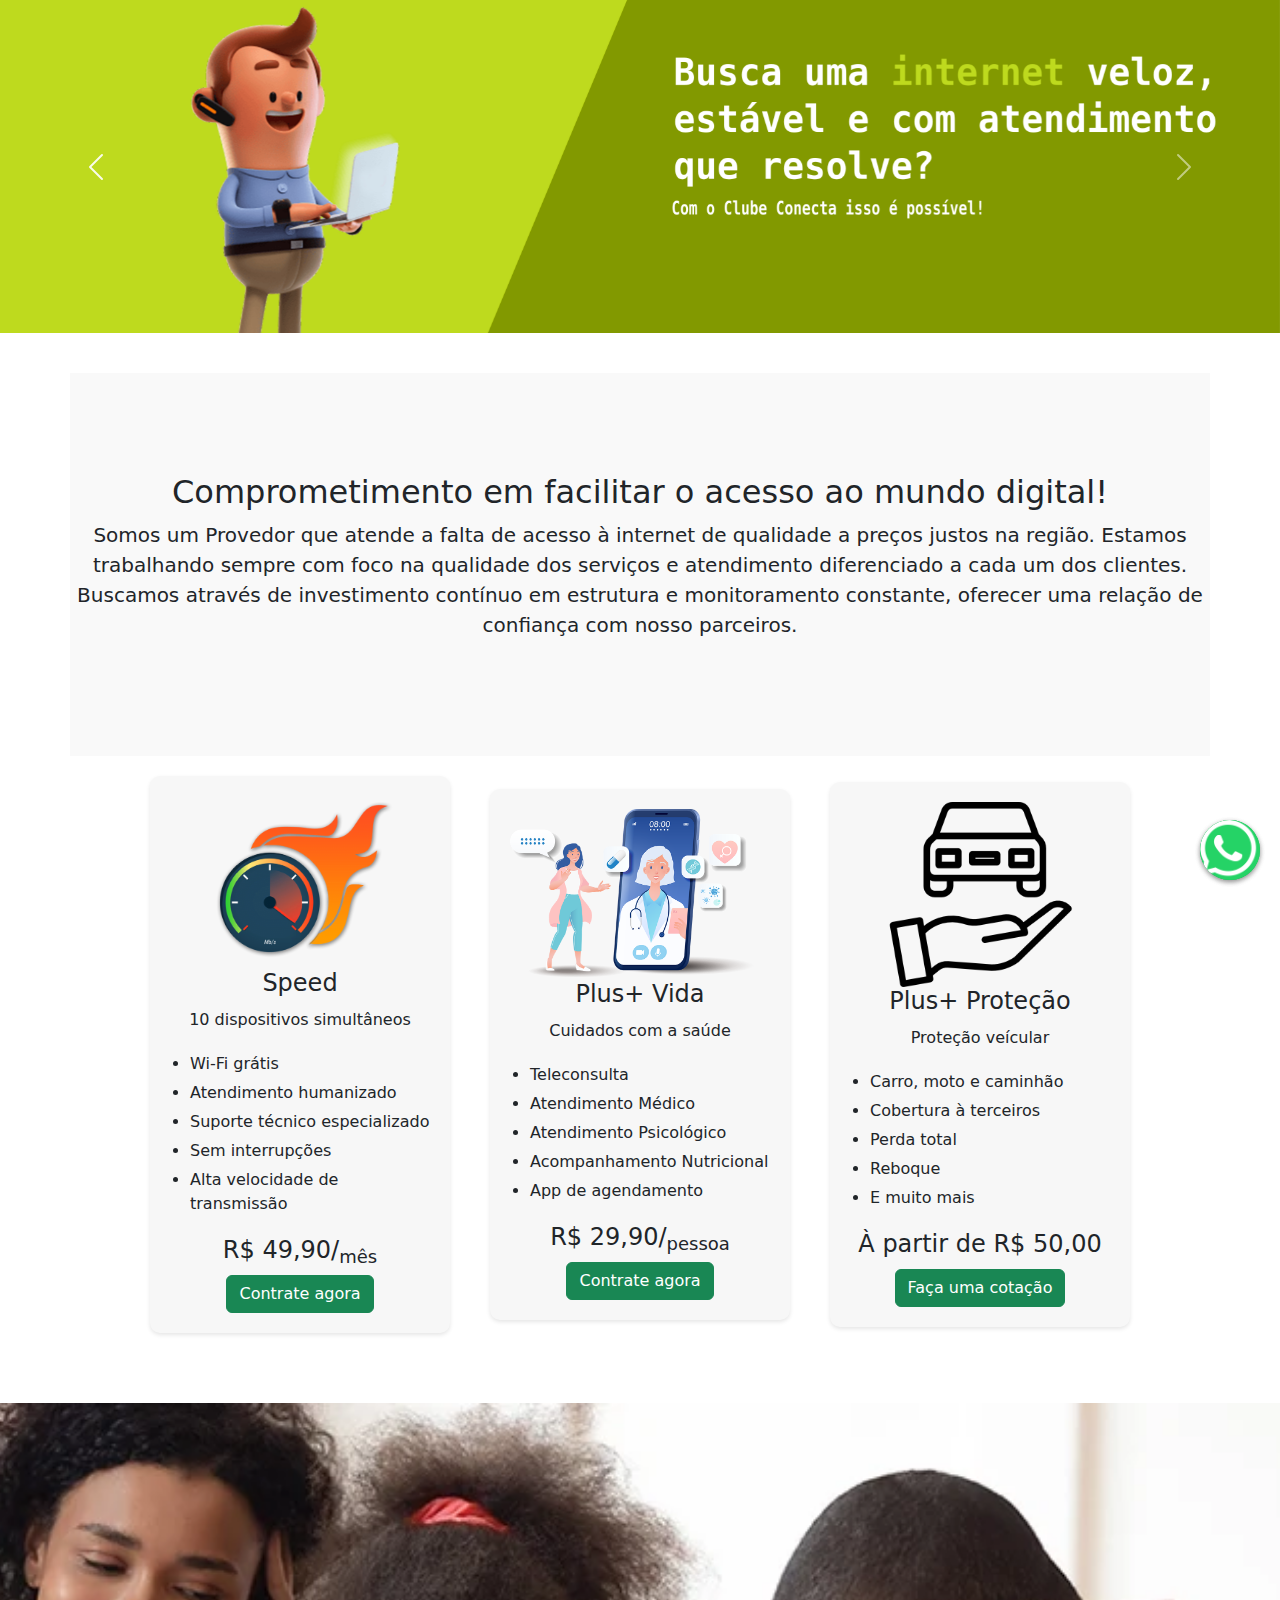
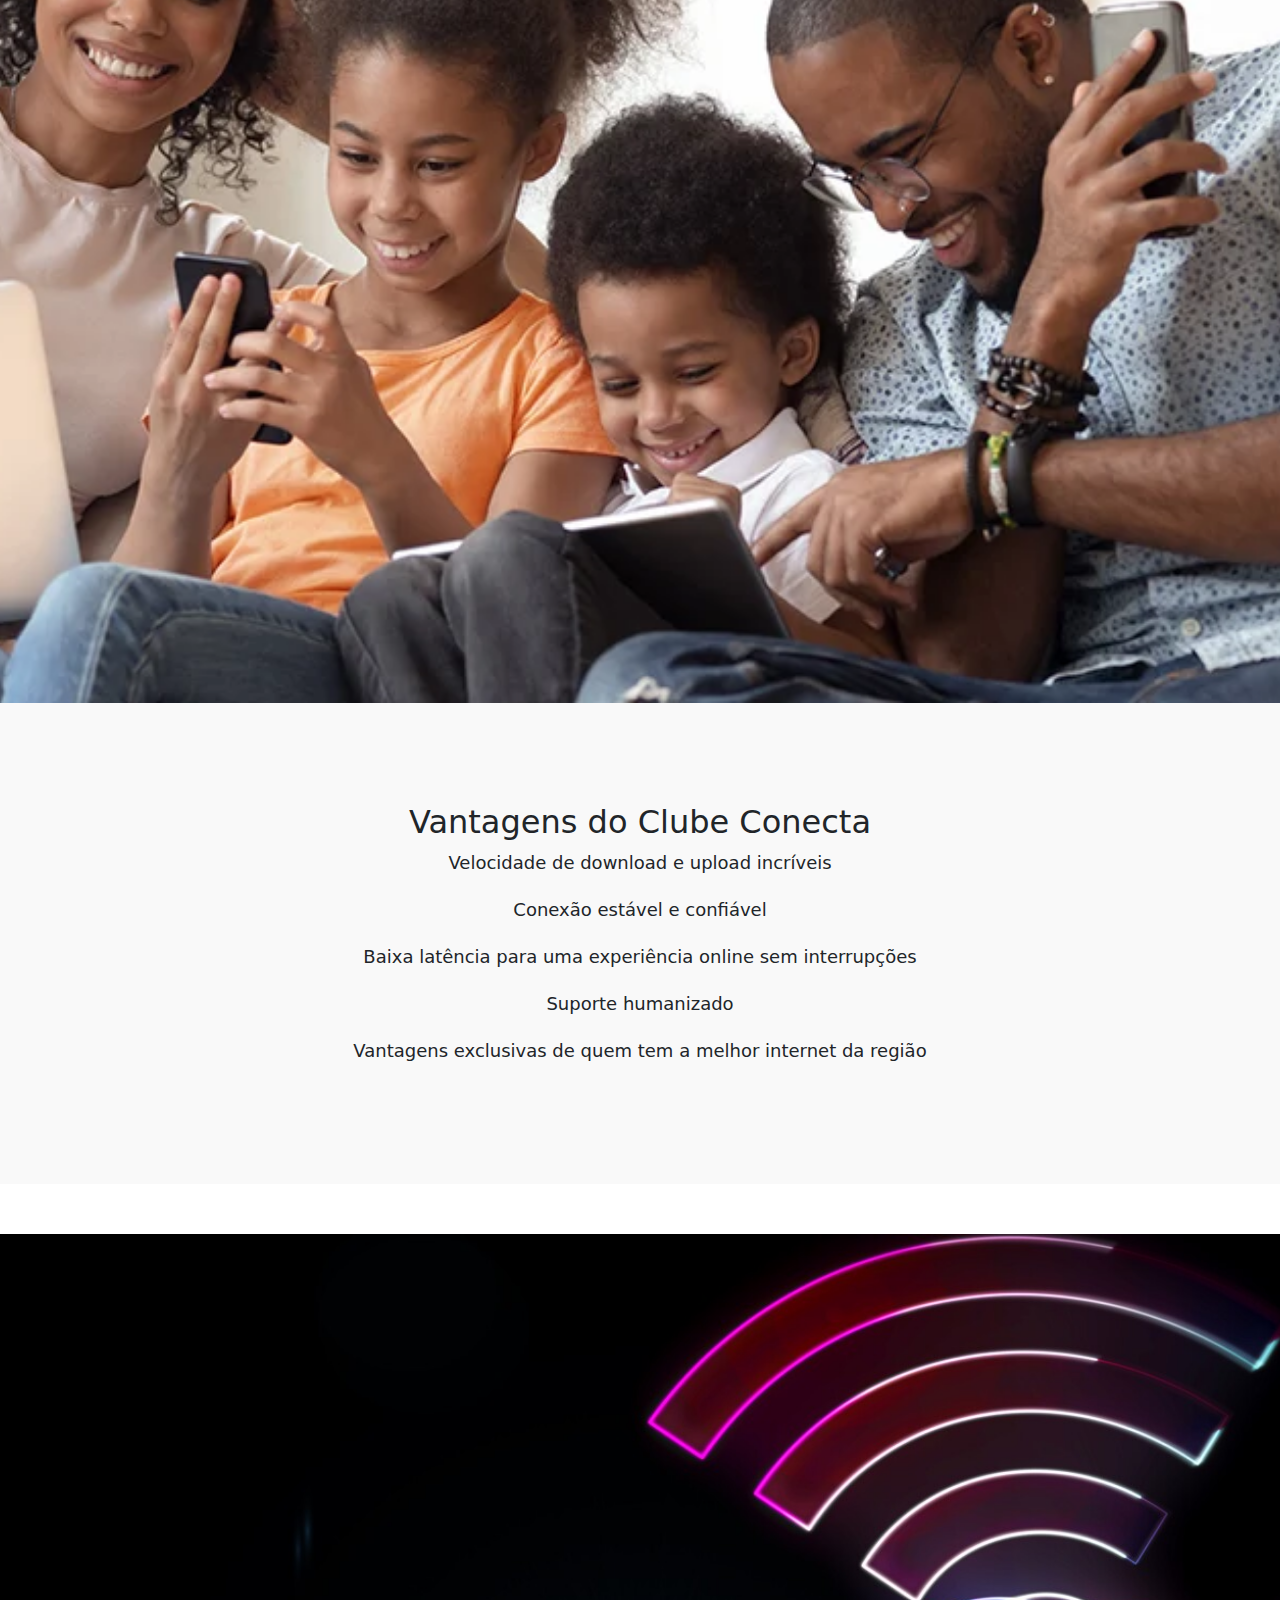
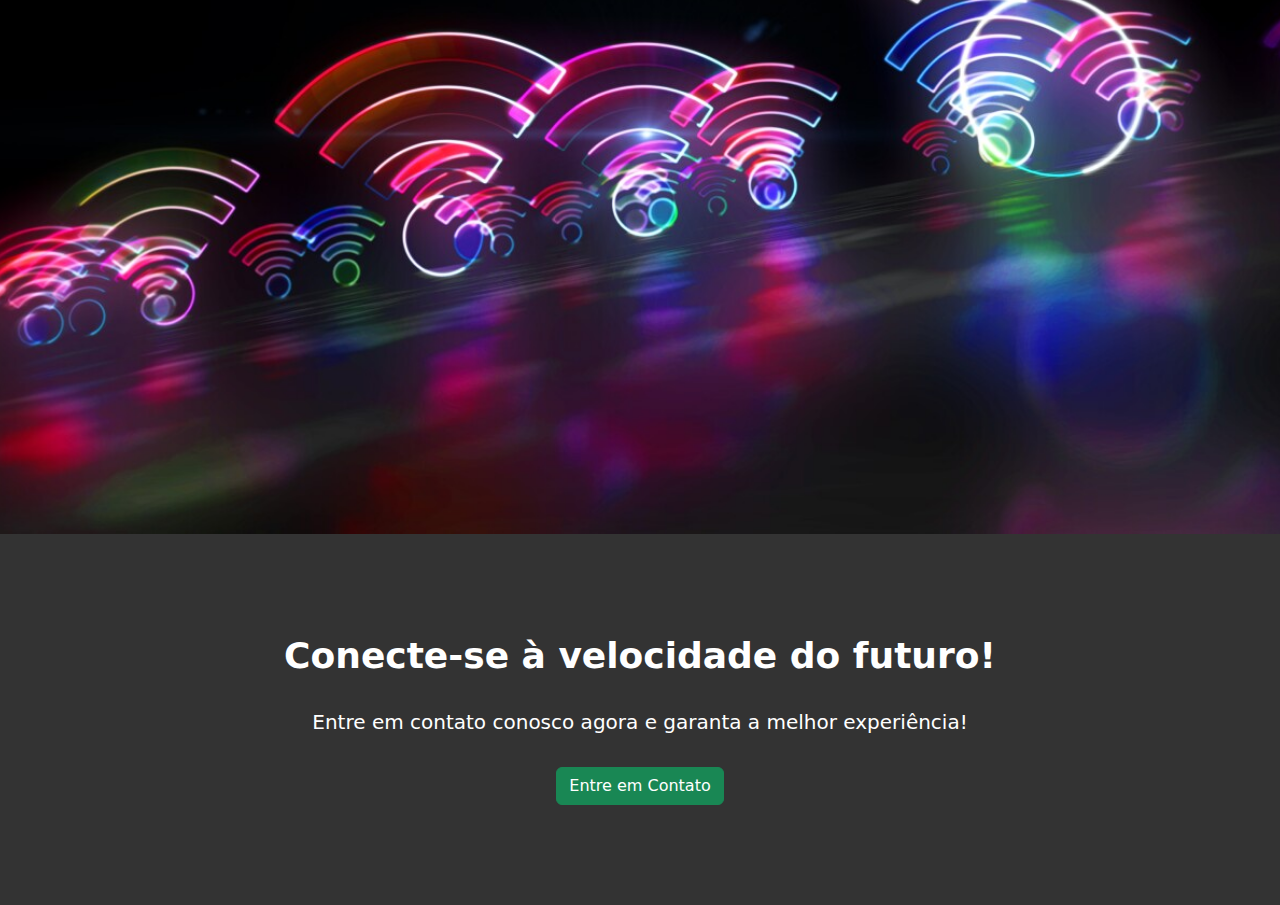
==== commit 98294509: "mudanças no banner do layout" ====
--- a/index.html
+++ b/index.html
@@ -8,10 +8,13 @@
     <link rel="stylesheet" href="style.css">
     <link rel="stylesheet" href="path/to/font-awesome/css/font-awesome.min.css">
     <link rel="stylesheet" href="https://stackpath.bootstrapcdn.com/bootstrap/5.0.0-alpha2/css/bootstrap.min.css">
+    <link href="https://cdn.jsdelivr.net/npm/bootstrap@5.1.3/dist/css/bootstrap.min.css" rel="stylesheet"
+        integrity="sha384-1BmE4kWBq78iYhFldvKuhfTAU6auU8tT94WrHftjDbrCEXSU1oBoqyl2QvZ6jIW3" crossorigin="anonymous">
 </head>
 
 <body>
     <!-- Seção Home -->
+    <!--
     <section id="home">
         <div class="container">
             <div class="row">
@@ -26,11 +29,47 @@
             </div>
         </div>
     </section>
+    -->
+
+    <!-- Slides -->
+    <div id="carouselExampleControls" class="carousel slide" data-bs-ride="carousel">
+        <div class="carousel-inner">
+            <div class="carousel-item active">
+                <img src="assets/img/banner-principal-1-3.png" class="d-block w-100" alt="...">
+            </div>
+            <div class="carousel-item">
+                <img src="assets/img/banner-principal-2-3.png" class="d-block w-100" alt="...">
+            </div>
+            <div class="carousel-item">
+                <img src="assets/img/banner-principal-3-3.png" class="d-block w-100" alt="...">
+            </div>
+        </div>
+
+        <!-- Controles -->
+        <button class="carousel-control-prev" type="button" data-bs-target="#carouselExampleControls"
+            data-bs-slide="prev">
+            <span class="carousel-control-prev-icon" aria-hidden="true"></span>
+            <span class="visually-hidden">Anterior</span>
+        </button>
+        <button class="carousel-control-next" type="button" data-bs-target="#carouselExampleControls"
+            data-bs-slide="next">
+            <span class="carousel-control-next-icon" aria-hidden="true"></span>
+            <span class="visually-hidden">Próximo</span>
+        </button>
+    </div>
 
     <!-- Seção Planos -->
-    <section id="plans">        
+    <section id="plans">
         <!-- Planos -->
         <div class="plans-container">
+                <!-- Seção Qualidade -->
+        <div class="container" id="vantagens">
+            <h2>Comprometimento em facilitar o acesso ao mundo digital!</h2>
+            <p>
+                Somos um Provedor que atende a falta de acesso à internet de qualidade a preços justos na região. Estamos trabalhando sempre com foco na qualidade dos serviços e atendimento diferenciado a cada um dos clientes. Buscamos através de investimento contínuo em estrutura e monitoramento constante,
+                oferecer uma relação de confiança com nosso parceiros.
+            </p>
+        </div>
             <div class="plan">
                 <div class="plan-image">
                     <img src="/assets/img/speed.png" width="185" alt="Speed" class="img-fluid">
@@ -47,7 +86,8 @@
                         <li>Alta velocidade de transmissão</li>
                     </ul>
                     <h2>R$ 49,90/<sub>mês</sub></h2>
-                    <a href="https://api.whatsapp.com/send?l=pt-br&phone=5582982130579&text=Eu%20quero!" class="btn btn-success">Contrate agora</a>
+                    <a href="https://api.whatsapp.com/send?l=pt-br&phone=5582982130579&text=Eu%20quero!"
+                        class="btn btn-success">Contrate agora</a>
                 </div>
             </div>
             <div class="plan">
@@ -59,13 +99,14 @@
                     <p>Cuidados com a saúde</p>
                     <ul class="package-list">
                         <li>Teleconsulta</li>
-                        <li>Consulta com Clínico Geral</li>
-                        <li>Consulta com Psicológo</li>
+                        <li>Atendimento Médico</li>
+                        <li>Atendimento Psicológico</li>
                         <li>Acompanhamento Nutricional</li>
                         <li>App de agendamento</li>
                     </ul>
                     <h2>R$ 29,90/<sub>pessoa</sub></h2>
-                    <a href="https://api.whatsapp.com/send?l=pt-br&phone=5582982130579&text=Eu%20quero!" class="btn btn-success">Contrate agora</a>
+                    <a href="https://api.whatsapp.com/send?l=pt-br&phone=5582982130579&text=Eu%20quero!"
+                        class="btn btn-success">Contrate agora</a>
                 </div>
             </div>
             <div class="plan">
@@ -78,12 +119,13 @@
                     <ul class="package-list">
                         <li>Carro, moto e caminhão</li>
                         <li>Cobertura à terceiros</li>
-                        <li>Guincho</li>
-                        <li>Colisão e incêndio</li>
-                        <li>Acidente</li>
+                        <li>Perda total</li>
+                        <li>Reboque</li>
+                        <li>E muito mais</li>
                     </ul>
                     <h2>À partir de R$ 50,00</h2>
-                    <a href="https://api.whatsapp.com/send?l=pt-br&phone=5582982130579&text=Eu%20quero!" class="btn btn-success">Contrate agora</a>
+                    <a href="https://api.whatsapp.com/send?l=pt-br&phone=5582982130579&text=Eu%20quero!"
+                        class="btn btn-success">Faça uma cotação</a>
                 </div>
             </div>
         </div>
@@ -123,18 +165,23 @@
             <div class="container">
                 <h2>Conecte-se à velocidade do futuro!</h2>
                 <p>Entre em contato conosco agora e garanta a melhor experiência!</p>
-                <a href="https://api.whatsapp.com/send?l=pt-br&phone=5582982130579&text=Eu%20quero!" class="btn btn-success">Entre em Contato</a>
+                <a href="https://api.whatsapp.com/send?l=pt-br&phone=5582982130579&text=Eu%20quero!"
+                    class="btn btn-success">Entre em Contato</a>
             </div>
         </section>
 
         <!-- Botão do WhatsApp -->
-    <a id="whatsapp-button" target="_blank" href="https://api.whatsapp.com/send?l=pt-br&phone=5582982130579&text=Eu%20quero!">
-        <i class="fa fa-whatsapp" aria-hidden="true"></i>
-        <img id="whatsapp-button" src="/assets/img/whatsapp.png">
-    </a>
+        <a id="whatsapp-button" target="_blank"
+            href="https://api.whatsapp.com/send?l=pt-br&phone=5582982130579&text=Eu%20quero!">
+            <i class="fa fa-whatsapp" aria-hidden="true"></i>
+            <img id="whatsapp-button" src="/assets/img/whatsapp.png">
+        </a>
 
-    <script src="script.js"></script>    
-    <script src="https://stackpath.bootstrapcdn.com/bootstrap/5.0.0-alpha2/js/bootstrap.bundle.min.js"></script>
+        <script src="script.js"></script>
+        <script src="https://cdn.jsdelivr.net/npm/bootstrap@5.1.3/dist/js/bootstrap.bundle.min.js"
+            integrity="sha384-ka7Sk0Gln4gmtz2MlQnikT1wXgYsOg+OMhuP+IlRH9sENBO0LRn5q+8nbTov4+1p"
+            crossorigin="anonymous"></script>
+        <script src="https://stackpath.bootstrapcdn.com/bootstrap/5.0.0-alpha2/js/bootstrap.bundle.min.js"></script>
 </body>
 
 </html>--- a/style.css
+++ b/style.css
@@ -1,4 +1,8 @@
 /* Estilos personalizados */
+
+p {
+    font-size: 20px;
+}
 
 /* Estilo do banner */
 #home {
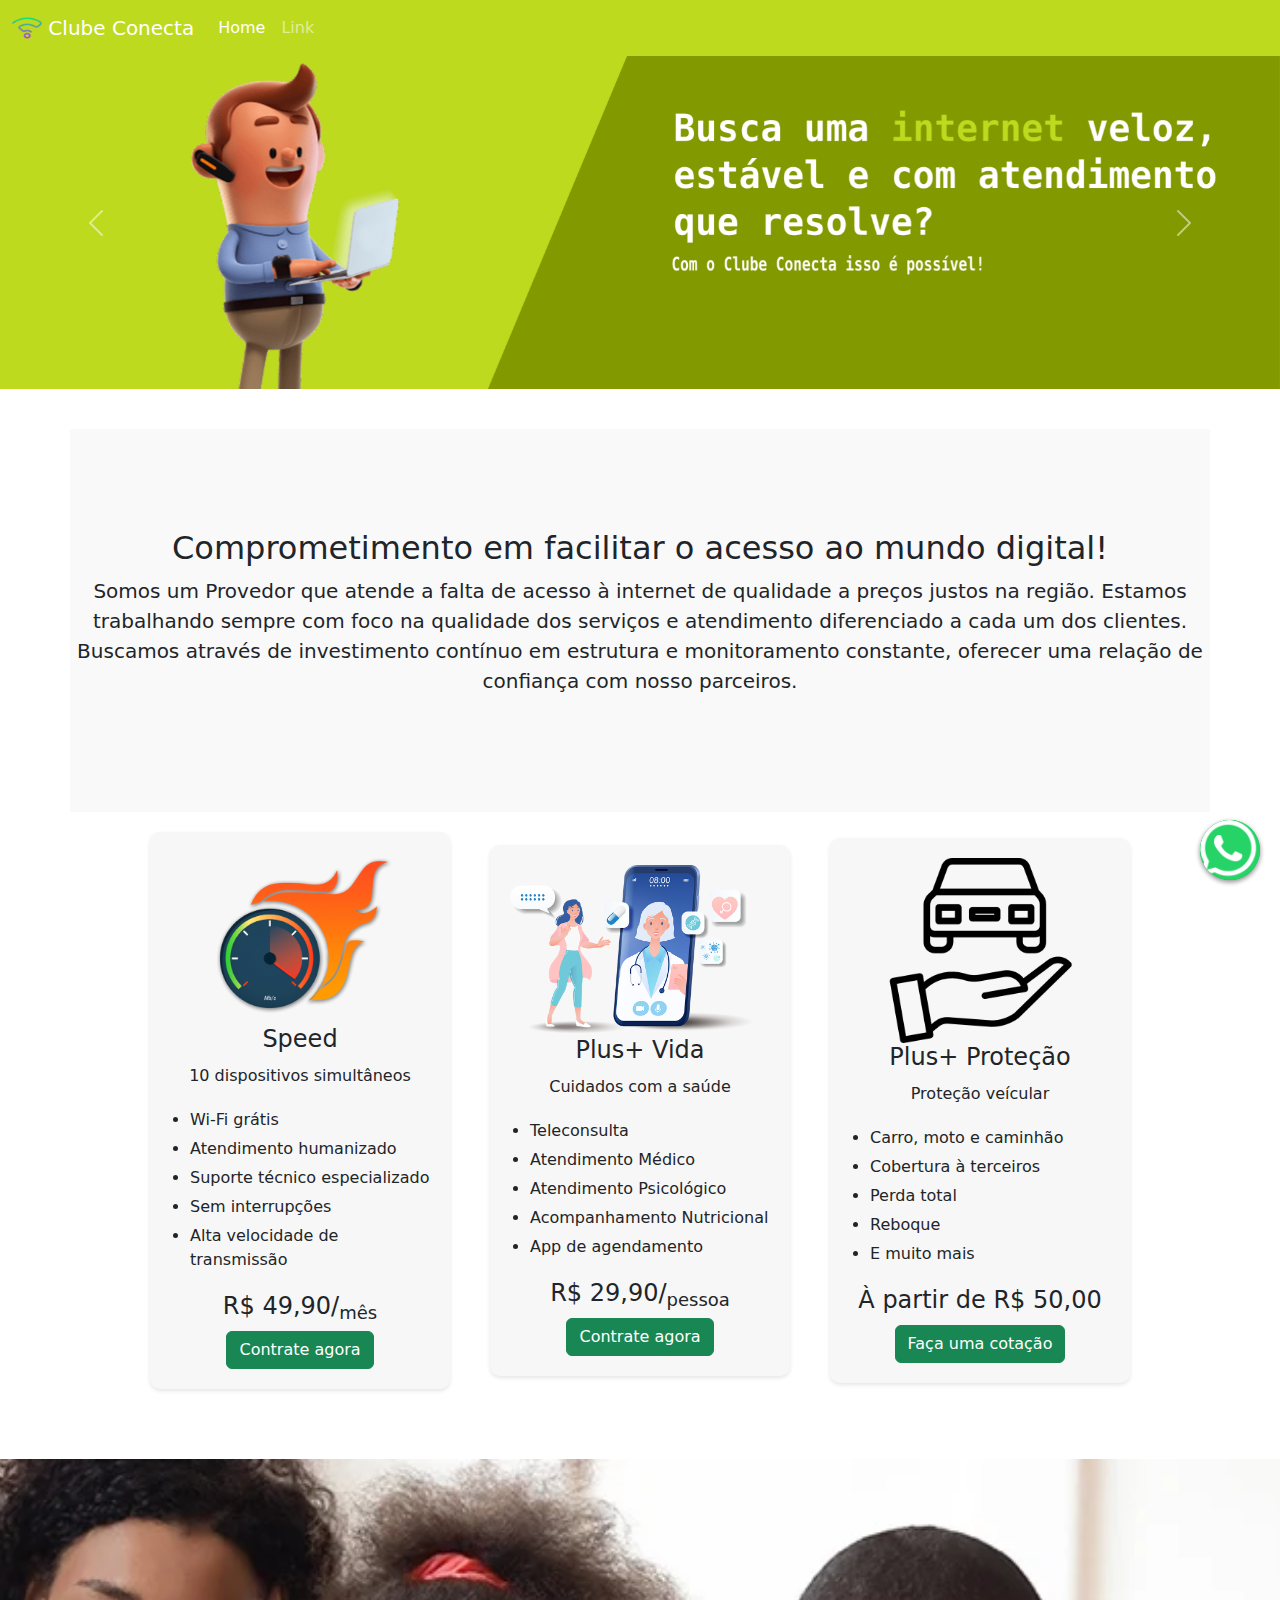
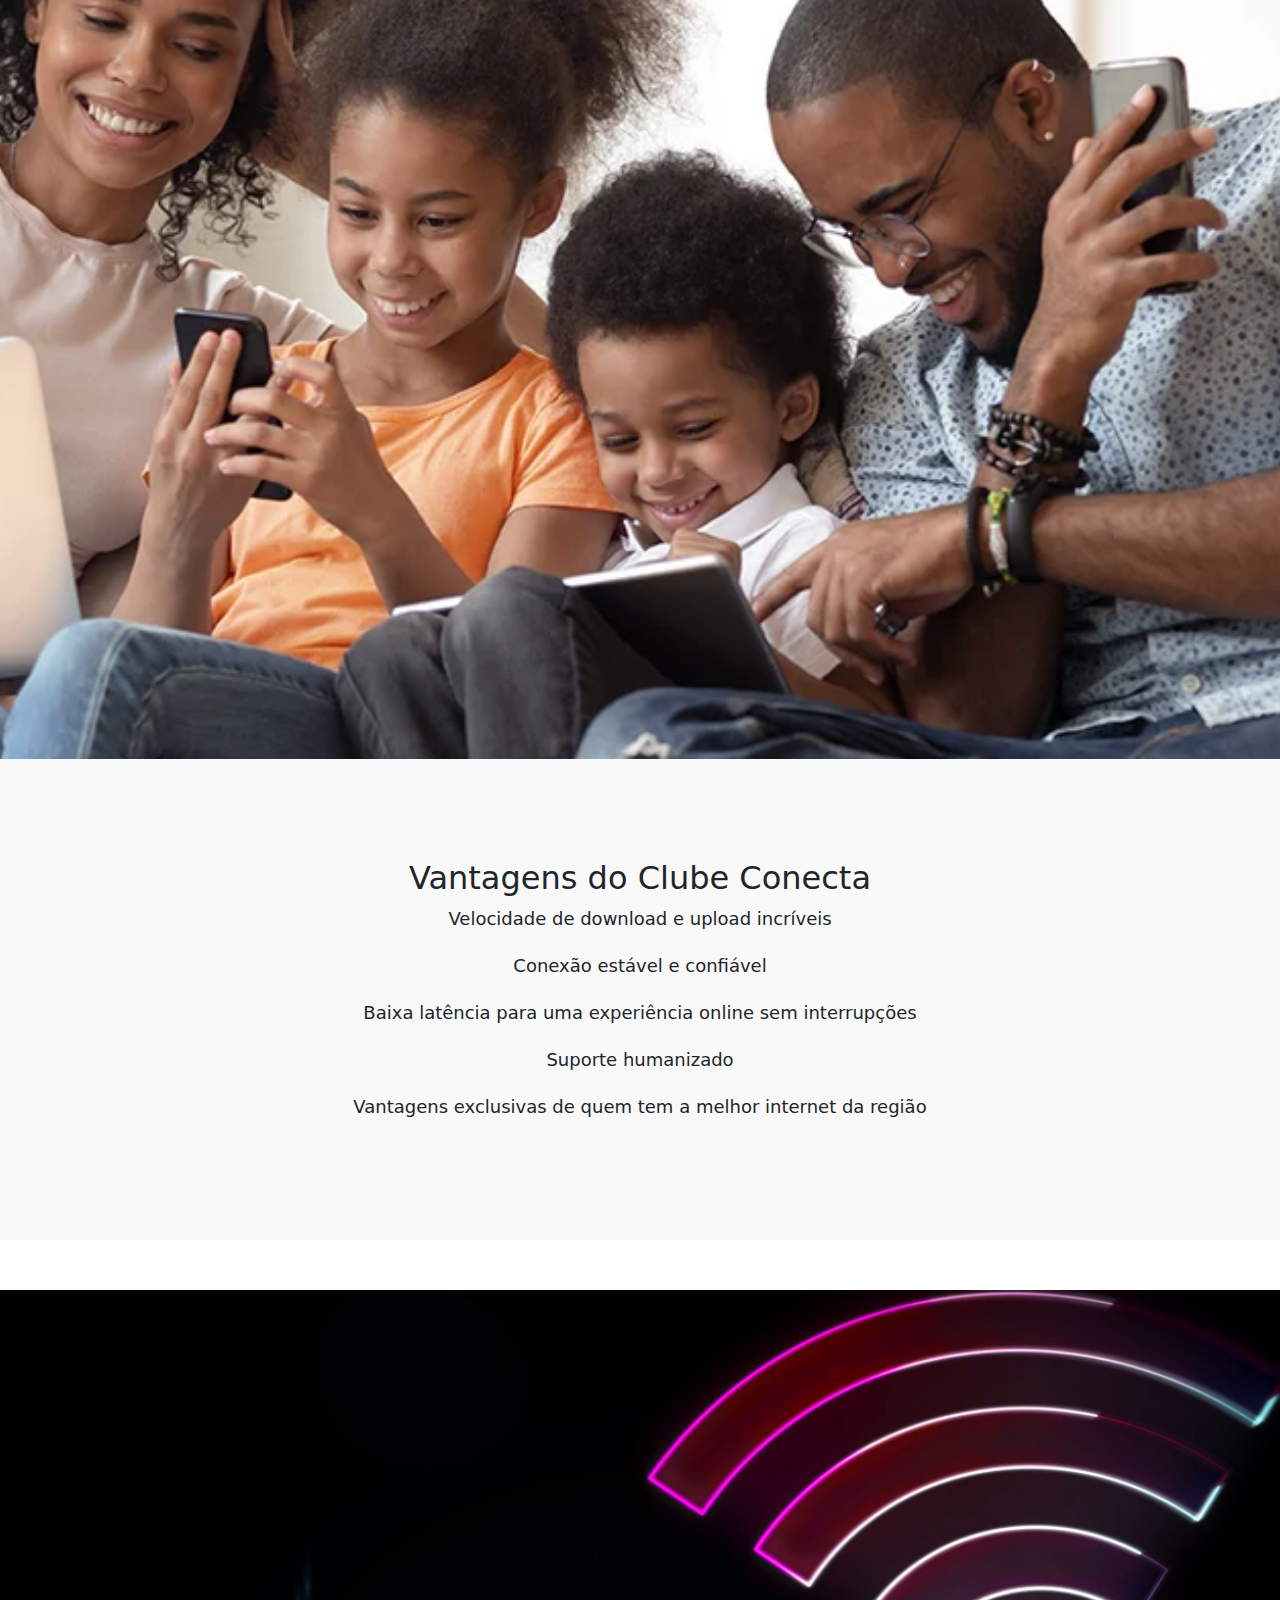
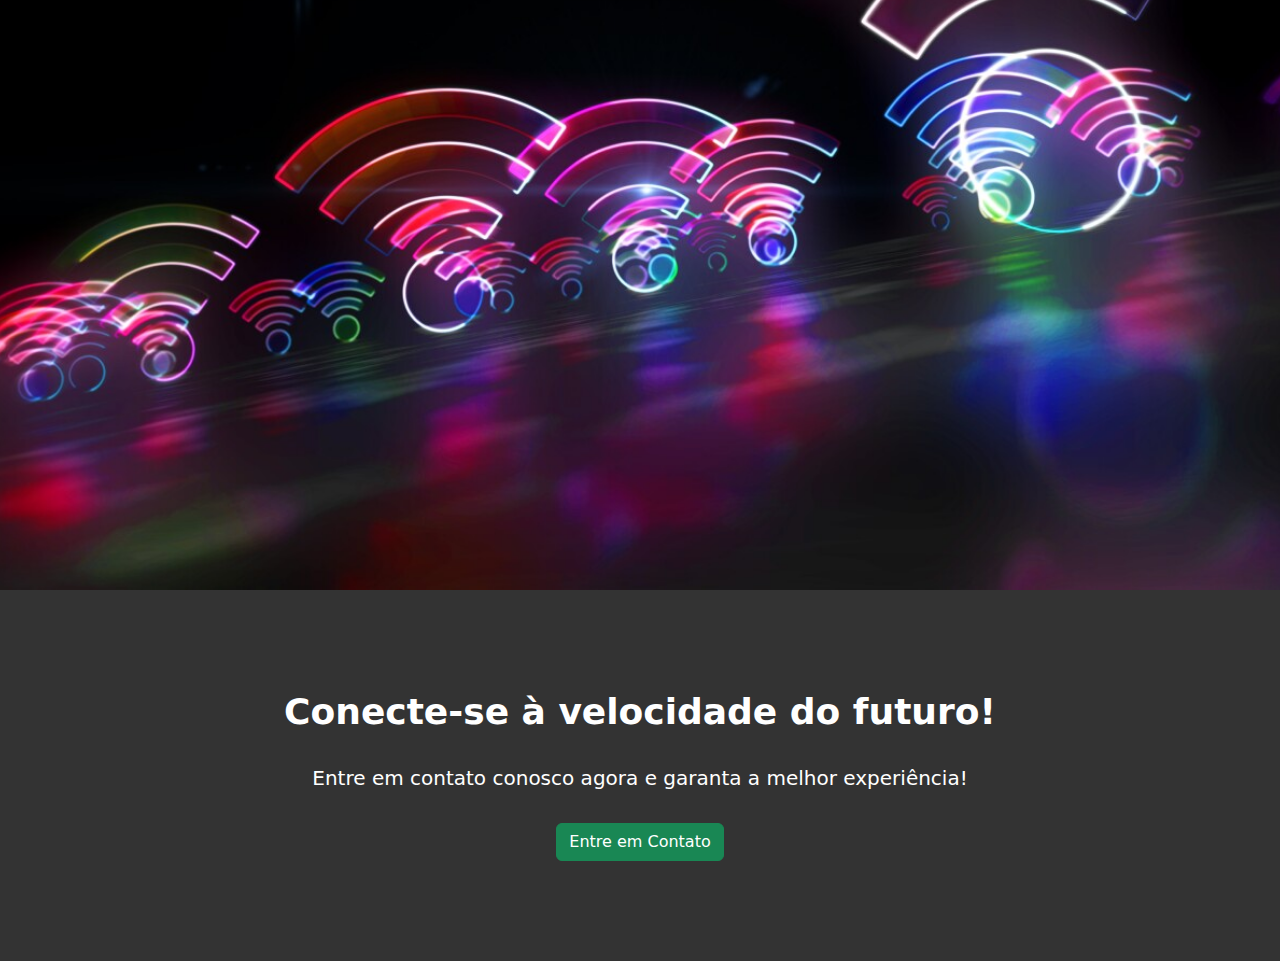
==== commit 1e10341e: "nav" ====
--- a/index.html
+++ b/index.html
@@ -5,14 +5,44 @@
     <meta charset="UTF-8">
     <meta name="viewport" content="width=device-width, initial-scale=1.0">
     <title>Clube Conecta - Provedor de Internet 5GHz</title>
+
+    <!-- CSS local -->
     <link rel="stylesheet" href="style.css">
-    <link rel="stylesheet" href="path/to/font-awesome/css/font-awesome.min.css">
+
+    <!-- Bootstrap css local -->
+    <link rel="stylesheet" href="libs/bootstrap-5.1.1-dist/css/bootstrap.min.css">
+
+    <!-- Tweaks for older IEs-->
+    <link rel="stylesheet" href="https://netdna.bootstrapcdn.com/font-awesome/4.0.3/css/font-awesome.css">
     <link rel="stylesheet" href="https://stackpath.bootstrapcdn.com/bootstrap/5.0.0-alpha2/css/bootstrap.min.css">
     <link href="https://cdn.jsdelivr.net/npm/bootstrap@5.1.3/dist/css/bootstrap.min.css" rel="stylesheet"
         integrity="sha384-1BmE4kWBq78iYhFldvKuhfTAU6auU8tT94WrHftjDbrCEXSU1oBoqyl2QvZ6jIW3" crossorigin="anonymous">
 </head>
 
 <body>
+    <nav class="navbar navbar-expand-lg navbar-dark" style="background-color: #beda1eff;">
+        <div class="container-fluid">
+            <a class="navbar-brand" href="#">
+                <img src="assets/img/wi-fi.png" alt="" width="30" height="24" class="d-inline-block align-text-top">
+                Clube Conecta
+            </a>
+            <button class="navbar-toggler" type="button" data-bs-toggle="collapse" data-bs-target="#navbarScroll"
+                aria-controls="navbarScroll" aria-expanded="false" aria-label="Toggle navigation">
+                <span class="navbar-toggler-icon"></span>
+            </button>
+            <div class="collapse navbar-collapse" id="navbarScroll">
+                <ul class="navbar-nav me-auto my-2 my-lg-0 navbar-nav-scroll" style="--bs-scroll-height: 100px;">
+                    <li class="nav-item">
+                        <a class="nav-link active" aria-current="page" href="#">Home</a>
+                    </li>
+                    <li class="nav-item">
+                        <a class="nav-link" href="#">Link</a>
+                    </li>
+                </ul>
+            </div>
+        </div>
+    </nav>
+
     <!-- Seção Home -->
     <!--
     <section id="home">
@@ -32,10 +62,10 @@
     -->
 
     <!-- Slides -->
-    <div id="carouselExampleControls" class="carousel slide" data-bs-ride="carousel">
+    <div id="carouselExampleControls" class="carousel slide carousel-fade" data-bs-ride="carousel">
         <div class="carousel-inner">
             <div class="carousel-item active">
-                <img src="assets/img/banner-principal-1-3.png" class="d-block w-100" alt="...">
+                <img src="assets/img/banner-principal-1-3.png" class="d-block w-100" alt="Internet Veloz">
             </div>
             <div class="carousel-item">
                 <img src="assets/img/banner-principal-2-3.png" class="d-block w-100" alt="...">
@@ -62,14 +92,17 @@
     <section id="plans">
         <!-- Planos -->
         <div class="plans-container">
-                <!-- Seção Qualidade -->
-        <div class="container" id="vantagens">
-            <h2>Comprometimento em facilitar o acesso ao mundo digital!</h2>
-            <p>
-                Somos um Provedor que atende a falta de acesso à internet de qualidade a preços justos na região. Estamos trabalhando sempre com foco na qualidade dos serviços e atendimento diferenciado a cada um dos clientes. Buscamos através de investimento contínuo em estrutura e monitoramento constante,
-                oferecer uma relação de confiança com nosso parceiros.
-            </p>
-        </div>
+            
+            <!-- Seção Qualidade -->
+            <div class="container" id="vantagens">
+                <h2>Comprometimento em facilitar o acesso ao mundo digital!</h2>
+                <p>
+                    Somos um Provedor que atende a falta de acesso à internet de qualidade a preços justos na região.
+                    Estamos trabalhando sempre com foco na qualidade dos serviços e atendimento diferenciado a cada um
+                    dos clientes. Buscamos através de investimento contínuo em estrutura e monitoramento constante,
+                    oferecer uma relação de confiança com nosso parceiros.
+                </p>
+            </div>
             <div class="plan">
                 <div class="plan-image">
                     <img src="/assets/img/speed.png" width="185" alt="Speed" class="img-fluid">
@@ -177,6 +210,9 @@
             <img id="whatsapp-button" src="/assets/img/whatsapp.png">
         </a>
 
+        <!-- Bootstrap local -->
+        <script src="libs/bootstrap-5.1.1-dist/js/bootstrap.bundle.min.js"></script>
+
         <script src="script.js"></script>
         <script src="https://cdn.jsdelivr.net/npm/bootstrap@5.1.3/dist/js/bootstrap.bundle.min.js"
             integrity="sha384-ka7Sk0Gln4gmtz2MlQnikT1wXgYsOg+OMhuP+IlRH9sENBO0LRn5q+8nbTov4+1p"
